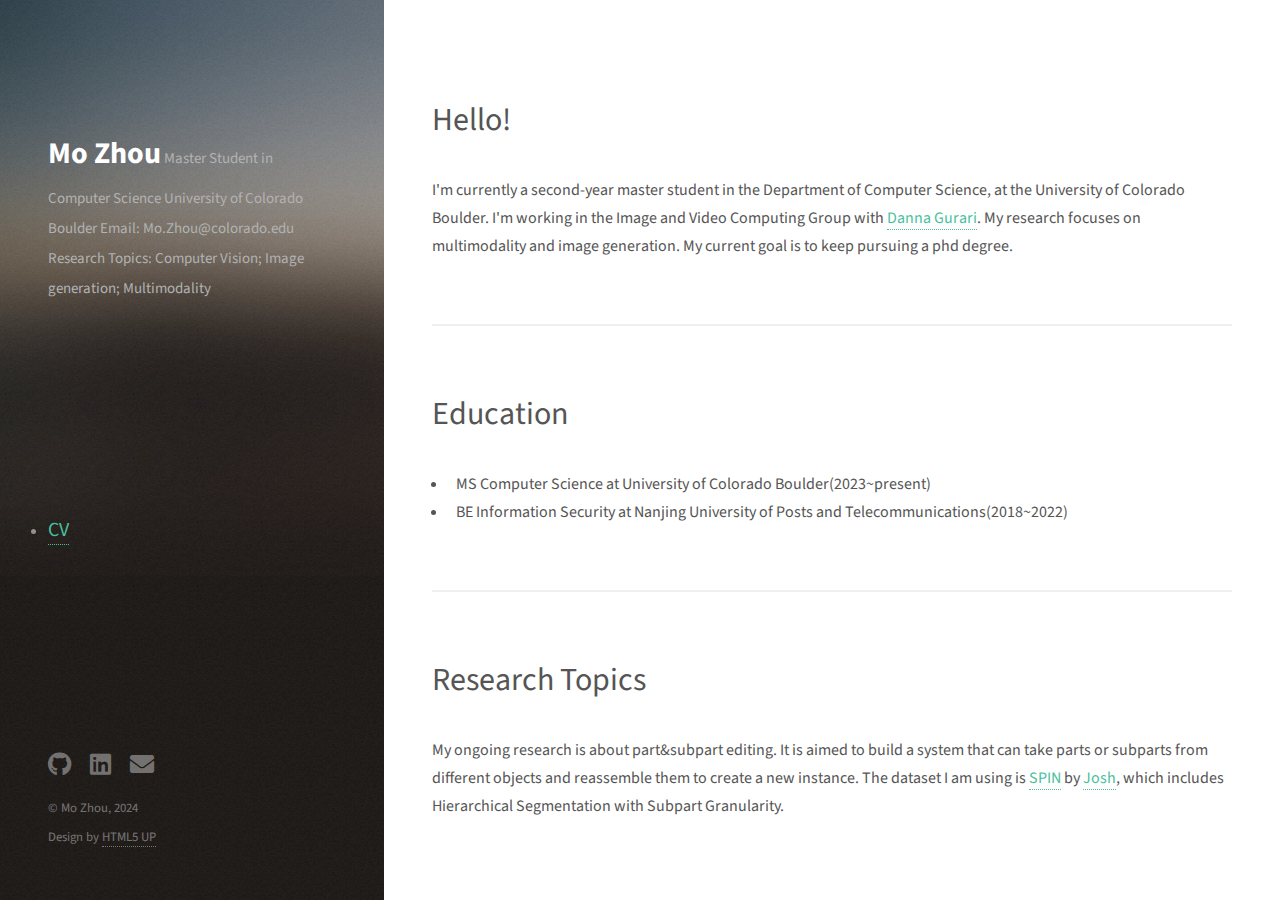
==== index.html @ 3d403e58 "setup" ====
<!DOCTYPE HTML>
<!--
	Strata by HTML5 UP
	html5up.net | @ajlkn
	Free for personal and commercial use under the CCA 3.0 license (html5up.net/license)
-->
<html>
	<head>
		<title>Max Zhou</title>
		<meta charset="utf-8" />
		<meta name="viewport" content="width=device-width, initial-scale=1, user-scalable=no" />
		<link rel="stylesheet" href="assets/css/main.css" />
	</head>
	<body class="is-preload">

		<!-- Header -->
		 <section id="header">
			<header>
				<div class="inner">
					<a href="#" class="image avatar"><img src="images/avatar.HEIC" alt="" /></a>
					<h1>
					<p style="line-height: 2; font-size: 15px;">
					<span style="font-size: 30px; font-weight: bold; color: #ffffff">Mo Zhou</span><br />
					Master Student in Computer Science<br />
					University of Colorado Boulder<br />
					Email: Mo.Zhou@colorado.edu<br />
					Research Topics: Computer Vision; Image generation; Multimodality<br />
					</p>	
				</h1>
				</div>
			</header>
			<nav id="nav">
				<li><a style="font-size: 20px;" href="my_resume.pdf">CV</a></li>
			</nav>
		</section>

		<!-- Main -->
			<div id="main">

				<!-- One -->
					<section id="one">
						<header class="major">
							<h2>Hello!</h2>
						</header>
						<p> I'm currently a second-year master student in the Department of Computer Science, at the University of Colorado Boulder.
							I'm working in the Image and Video Computing Group with <a href="https://dannagurari.colorado.edu"> Danna Gurari</a>.
							My research focuses on multimodality and image generation.
							My current goal is to keep pursuing a phd degree.
						</p>
						<!-- <ul class="actions">
							<li><a href="#" class="button">Learn More</a></li>
						</ul> -->
					</section>

					<section id="education">
						<header class="major">
							<h2>Education</h2>
						</header>
						<p> 
							<ul>
								<li>MS Computer Science at University of Colorado Boulder(2023~present)</li>
								<li>BE Information Security at Nanjing University of Posts and Telecommunications(2018~2022)</li>
							</ul>
						</p>

					</section>

					<section id="research experience">
						<header class="major">
							<h2>Research Topics</h2>
						</header>
						<p> My ongoing research is about part&subpart editing. It is aimed to build a system that can take parts or subparts from
							 different objects and reassemble them to create a new instance. The dataset I am using is <a href="https://arxiv.org/abs/2407.09686">SPIN</a> by <a href="https://joshmyersdean.github.io/index.html#">Josh</a>, 
							 which includes Hierarchical Segmentation with Subpart Granularity.
						</p>
					</section>

					<!-- <section id="CV">
						<header class="major">
							<h2>CV</h2>
						</header>
						<div class="container">
							<div class="row">
							<iframe src="my_resume.pdf" width="100%" height="500" title="Mo Zhou CV" aria-label="Mo Zhou CV"></iframe>
						</div>
					</section> -->


				<!-- Two -->
					<!-- <section id="two">
						<h2>Recent Work</h2>
						<div class="row">
							<article class="col-6 col-12-xsmall work-item">
								<a href="images/fulls/01.jpg" class="image fit thumb"><img src="images/thumbs/01.jpg" alt="" /></a>
								<h3>Magna sed consequat tempus</h3>
								<p>Lorem ipsum dolor sit amet nisl sed nullam feugiat.</p>
							</article>
							<article class="col-6 col-12-xsmall work-item">
								<a href="images/fulls/02.jpg" class="image fit thumb"><img src="images/thumbs/02.jpg" alt="" /></a>
								<h3>Ultricies lacinia interdum</h3>
								<p>Lorem ipsum dolor sit amet nisl sed nullam feugiat.</p>
							</article>
							<article class="col-6 col-12-xsmall work-item">
								<a href="images/fulls/03.jpg" class="image fit thumb"><img src="images/thumbs/03.jpg" alt="" /></a>
								<h3>Tortor metus commodo</h3>
								<p>Lorem ipsum dolor sit amet nisl sed nullam feugiat.</p>
							</article>
							<article class="col-6 col-12-xsmall work-item">
								<a href="images/fulls/04.jpg" class="image fit thumb"><img src="images/thumbs/04.jpg" alt="" /></a>
								<h3>Quam neque phasellus</h3>
								<p>Lorem ipsum dolor sit amet nisl sed nullam feugiat.</p>
							</article>
							<article class="col-6 col-12-xsmall work-item">
								<a href="images/fulls/05.jpg" class="image fit thumb"><img src="images/thumbs/05.jpg" alt="" /></a>
								<h3>Nunc enim commodo aliquet</h3>
								<p>Lorem ipsum dolor sit amet nisl sed nullam feugiat.</p>
							</article>
							<article class="col-6 col-12-xsmall work-item">
								<a href="images/fulls/06.jpg" class="image fit thumb"><img src="images/thumbs/06.jpg" alt="" /></a>
								<h3>Risus ornare lacinia</h3>
								<p>Lorem ipsum dolor sit amet nisl sed nullam feugiat.</p>
							</article>
						</div>
						<ul class="actions">
							<li><a href="#" class="button">Full Portfolio</a></li>
						</ul>
					</section> -->

				<!-- Three -->
					<!-- <section id="three">
						<h2>Get In Touch</h2>
						<p>Accumsan pellentesque commodo blandit enim arcu non at amet id arcu magna. Accumsan orci faucibus id eu lorem semper nunc nisi lorem vulputate lorem neque lorem ipsum dolor.</p>
						<div class="row">
							<div class="col-8 col-12-small">
								<form method="post" action="#">
									<div class="row gtr-uniform gtr-50">
										<div class="col-6 col-12-xsmall"><input type="text" name="name" id="name" placeholder="Name" /></div>
										<div class="col-6 col-12-xsmall"><input type="email" name="email" id="email" placeholder="Email" /></div>
										<div class="col-12"><textarea name="message" id="message" placeholder="Message" rows="4"></textarea></div>
									</div>
								</form>
								<ul class="actions">
									<li><input type="submit" value="Send Message" /></li>
								</ul>
							</div>
							<div class="col-4 col-12-small">
								<ul class="labeled-icons">
									<li>
										<h3 class="icon solid fa-home"><span class="label">Address</span></h3>
										1234 Somewhere Rd.<br />
										Nashville, TN 00000<br />
										United States
									</li>
									<li>
										<h3 class="icon solid fa-mobile-alt"><span class="label">Phone</span></h3>
										000-000-0000
									</li>
									<li>
										<h3 class="icon solid fa-envelope"><span class="label">Email</span></h3>
										<a href="#">hello@untitled.tld</a>
									</li>
								</ul>
							</div>
						</div>
					</section> -->

				<!-- Four -->
				
					<!-- <section id="four">
						<h2>Elements</h2>

						<section>
							<h4>Text</h4>
							<p>This is <b>bold</b> and this is <strong>strong</strong>. This is <i>italic</i> and this is <em>emphasized</em>.
							This is <sup>superscript</sup> text and this is <sub>subscript</sub> text.
							This is <u>underlined</u> and this is code: <code>for (;;) { ... }</code>. Finally, <a href="#">this is a link</a>.</p>
							<hr />
							<header>
								<h4>Heading with a Subtitle</h4>
								<p>Lorem ipsum dolor sit amet nullam id egestas urna aliquam</p>
							</header>
							<p>Nunc lacinia ante nunc ac lobortis. Interdum adipiscing gravida odio porttitor sem non mi integer non faucibus ornare mi ut ante amet placerat aliquet. Volutpat eu sed ante lacinia sapien lorem accumsan varius montes viverra nibh in adipiscing blandit tempus accumsan.</p>
							<header>
								<h5>Heading with a Subtitle</h5>
								<p>Lorem ipsum dolor sit amet nullam id egestas urna aliquam</p>
							</header>
							<p>Nunc lacinia ante nunc ac lobortis. Interdum adipiscing gravida odio porttitor sem non mi integer non faucibus ornare mi ut ante amet placerat aliquet. Volutpat eu sed ante lacinia sapien lorem accumsan varius montes viverra nibh in adipiscing blandit tempus accumsan.</p>
							<hr />
							<h2>Heading Level 2</h2>
							<h3>Heading Level 3</h3>
							<h4>Heading Level 4</h4>
							<h5>Heading Level 5</h5>
							<h6>Heading Level 6</h6>
							<hr />
							<h5>Blockquote</h5>
							<blockquote>Fringilla nisl. Donec accumsan interdum nisi, quis tincidunt felis sagittis eget tempus euismod. Vestibulum ante ipsum primis in faucibus vestibulum. Blandit adipiscing eu felis iaculis volutpat ac adipiscing accumsan faucibus. Vestibulum ante ipsum primis in faucibus lorem ipsum dolor sit amet nullam adipiscing eu felis.</blockquote>
							<h5>Preformatted</h5>
							<pre><code>i = 0;

while (!deck.isInOrder()) {
print 'Iteration ' + i;
deck.shuffle();
i++;
}

print 'It took ' + i + ' iterations to sort the deck.';</code></pre>
						</section>

						<section>
							<h4>Lists</h4>
							<div class="row">
								<div class="col-6 col-12-xsmall">
									<h5>Unordered</h5>
									<ul>
										<li>Dolor pulvinar etiam magna etiam.</li>
										<li>Sagittis adipiscing lorem eleifend.</li>
										<li>Felis enim feugiat dolore viverra.</li>
									</ul>
									<h5>Alternate</h5>
									<ul class="alt">
										<li>Dolor pulvinar etiam magna etiam.</li>
										<li>Sagittis adipiscing lorem eleifend.</li>
										<li>Felis enim feugiat dolore viverra.</li>
									</ul>
								</div>
								<div class="col-6 col-12-xsmall">
									<h5>Ordered</h5>
									<ol>
										<li>Dolor pulvinar etiam magna etiam.</li>
										<li>Etiam vel felis at lorem sed viverra.</li>
										<li>Felis enim feugiat dolore viverra.</li>
										<li>Dolor pulvinar etiam magna etiam.</li>
										<li>Etiam vel felis at lorem sed viverra.</li>
										<li>Felis enim feugiat dolore viverra.</li>
									</ol>
									<h5>Icons</h5>
									<ul class="icons">
										<li><a href="#" class="icon brands fa-twitter"><span class="label">Twitter</span></a></li>
										<li><a href="#" class="icon brands fa-facebook-f"><span class="label">Facebook</span></a></li>
										<li><a href="#" class="icon brands fa-instagram"><span class="label">Instagram</span></a></li>
										<li><a href="#" class="icon brands fa-github"><span class="label">Github</span></a></li>
										<li><a href="#" class="icon brands fa-dribbble"><span class="label">Dribbble</span></a></li>
										<li><a href="#" class="icon brands fa-tumblr"><span class="label">Tumblr</span></a></li>
									</ul>
								</div>
							</div>
							<h5>Actions</h5>
							<ul class="actions">
								<li><a href="#" class="button primary">Default</a></li>
								<li><a href="#" class="button">Default</a></li>
							</ul>
							<ul class="actions small">
								<li><a href="#" class="button primary small">Small</a></li>
								<li><a href="#" class="button small">Small</a></li>
							</ul>
							<div class="row">
								<div class="col-6 col-12-small">
									<ul class="actions stacked">
										<li><a href="#" class="button primary">Default</a></li>
										<li><a href="#" class="button">Default</a></li>
									</ul>
								</div>
								<div class="col-6 col-12-small">
									<ul class="actions stacked">
										<li><a href="#" class="button primary small">Small</a></li>
										<li><a href="#" class="button small">Small</a></li>
									</ul>
								</div>
								<div class="col-6 col-12-small">
									<ul class="actions stacked">
										<li><a href="#" class="button primary fit">Default</a></li>
										<li><a href="#" class="button fit">Default</a></li>
									</ul>
								</div>
								<div class="col-6 col-12-small">
									<ul class="actions stacked">
										<li><a href="#" class="button primary small fit">Small</a></li>
										<li><a href="#" class="button small fit">Small</a></li>
									</ul>
								</div>
							</div>
						</section>

						<section>
							<h4>Table</h4>
							<h5>Default</h5>
							<div class="table-wrapper">
								<table>
									<thead>
										<tr>
											<th>Name</th>
											<th>Description</th>
											<th>Price</th>
										</tr>
									</thead>
									<tbody>
										<tr>
											<td>Item One</td>
											<td>Ante turpis integer aliquet porttitor.</td>
											<td>29.99</td>
										</tr>
										<tr>
											<td>Item Two</td>
											<td>Vis ac commodo adipiscing arcu aliquet.</td>
											<td>19.99</td>
										</tr>
										<tr>
											<td>Item Three</td>
											<td> Morbi faucibus arcu accumsan lorem.</td>
											<td>29.99</td>
										</tr>
										<tr>
											<td>Item Four</td>
											<td>Vitae integer tempus condimentum.</td>
											<td>19.99</td>
										</tr>
										<tr>
											<td>Item Five</td>
											<td>Ante turpis integer aliquet porttitor.</td>
											<td>29.99</td>
										</tr>
									</tbody>
									<tfoot>
										<tr>
											<td colspan="2"></td>
											<td>100.00</td>
										</tr>
									</tfoot>
								</table>
							</div>

							<h5>Alternate</h5>
							<div class="table-wrapper">
								<table class="alt">
									<thead>
										<tr>
											<th>Name</th>
											<th>Description</th>
											<th>Price</th>
										</tr>
									</thead>
									<tbody>
										<tr>
											<td>Item One</td>
											<td>Ante turpis integer aliquet porttitor.</td>
											<td>29.99</td>
										</tr>
										<tr>
											<td>Item Two</td>
											<td>Vis ac commodo adipiscing arcu aliquet.</td>
											<td>19.99</td>
										</tr>
										<tr>
											<td>Item Three</td>
											<td> Morbi faucibus arcu accumsan lorem.</td>
											<td>29.99</td>
										</tr>
										<tr>
											<td>Item Four</td>
											<td>Vitae integer tempus condimentum.</td>
											<td>19.99</td>
										</tr>
										<tr>
											<td>Item Five</td>
											<td>Ante turpis integer aliquet porttitor.</td>
											<td>29.99</td>
										</tr>
									</tbody>
									<tfoot>
										<tr>
											<td colspan="2"></td>
											<td>100.00</td>
										</tr>
									</tfoot>
								</table>
							</div>
						</section>

						<section>
							<h4>Buttons</h4>
							<ul class="actions">
								<li><a href="#" class="button primary">Primary</a></li>
								<li><a href="#" class="button">Default</a></li>
							</ul>
							<ul class="actions">
								<li><a href="#" class="button large">Large</a></li>
								<li><a href="#" class="button">Default</a></li>
								<li><a href="#" class="button small">Small</a></li>
							</ul>
							<ul class="actions fit">
								<li><a href="#" class="button primary fit">Fit</a></li>
								<li><a href="#" class="button fit">Fit</a></li>
							</ul>
							<ul class="actions fit small">
								<li><a href="#" class="button primary fit small">Fit + Small</a></li>
								<li><a href="#" class="button fit small">Fit + Small</a></li>
							</ul>
							<ul class="actions">
								<li><a href="#" class="button primary icon solid fa-download">Icon</a></li>
								<li><a href="#" class="button icon solid fa-download">Icon</a></li>
							</ul>
							<ul class="actions">
								<li><span class="button primary disabled">Primary</span></li>
								<li><span class="button disabled">Default</span></li>
							</ul>
						</section>

						<section>
							<h4>Form</h4>
							<form method="post" action="#">
								<div class="row gtr-uniform gtr-50">
									<div class="col-6 col-12-xsmall">
										<input type="text" name="demo-name" id="demo-name" value="" placeholder="Name" />
									</div>
									<div class="col-6 col-12-xsmall">
										<input type="email" name="demo-email" id="demo-email" value="" placeholder="Email" />
									</div>
									<div class="col-12">
										<select name="demo-category" id="demo-category">
											<option value="">- Category -</option>
											<option value="1">Manufacturing</option>
											<option value="1">Shipping</option>
											<option value="1">Administration</option>
											<option value="1">Human Resources</option>
										</select>
									</div>
									<div class="col-4 col-12-small">
										<input type="radio" id="demo-priority-low" name="demo-priority" checked>
										<label for="demo-priority-low">Low Priority</label>
									</div>
									<div class="col-4 col-12-small">
										<input type="radio" id="demo-priority-normal" name="demo-priority">
										<label for="demo-priority-normal">Normal Priority</label>
									</div>
									<div class="col-4 col-12-small">
										<input type="radio" id="demo-priority-high" name="demo-priority">
										<label for="demo-priority-high">High Priority</label>
									</div>
									<div class="col-6 col-12-small">
										<input type="checkbox" id="demo-copy" name="demo-copy">
										<label for="demo-copy">Email me a copy of this message</label>
									</div>
									<div class="col-6 col-12-small">
										<input type="checkbox" id="demo-human" name="demo-human" checked>
										<label for="demo-human">I am a human and not a robot</label>
									</div>
									<div class="col-12">
										<textarea name="demo-message" id="demo-message" placeholder="Enter your message" rows="6"></textarea>
									</div>
									<div class="col-12">
										<ul class="actions">
											<li><input type="submit" value="Send Message" class="primary" /></li>
											<li><input type="reset" value="Reset" /></li>
										</ul>
									</div>
								</div>
							</form>
						</section>

						<section>
							<h4>Image</h4>
							<h5>Fit</h5>
							<div class="box alt">
								<div class="row gtr-50 gtr-uniform">
									<div class="col-12"><span class="image fit"><img src="images/fulls/05.jpg" alt="" /></span></div>
									<div class="col-4"><span class="image fit"><img src="images/thumbs/01.jpg" alt="" /></span></div>
									<div class="col-4"><span class="image fit"><img src="images/thumbs/02.jpg" alt="" /></span></div>
									<div class="col-4"><span class="image fit"><img src="images/thumbs/03.jpg" alt="" /></span></div>
									<div class="col-4"><span class="image fit"><img src="images/thumbs/04.jpg" alt="" /></span></div>
									<div class="col-4"><span class="image fit"><img src="images/thumbs/05.jpg" alt="" /></span></div>
									<div class="col-4"><span class="image fit"><img src="images/thumbs/06.jpg" alt="" /></span></div>
									<div class="col-4"><span class="image fit"><img src="images/thumbs/03.jpg" alt="" /></span></div>
									<div class="col-4"><span class="image fit"><img src="images/thumbs/02.jpg" alt="" /></span></div>
									<div class="col-4"><span class="image fit"><img src="images/thumbs/01.jpg" alt="" /></span></div>
								</div>
							</div>
							<h5>Left &amp; Right</h5>
							<p><span class="image left"><img src="images/avatar.jpg" alt="" /></span>Fringilla nisl. Donec accumsan interdum nisi, quis tincidunt felis sagittis eget. tempus euismod. Vestibulum ante ipsum primis in faucibus vestibulum. Blandit adipiscing eu felis iaculis volutpat ac adipiscing accumsan eu faucibus. Integer ac pellentesque praesent tincidunt felis sagittis eget. tempus euismod. Vestibulum ante ipsum primis in faucibus vestibulum. Blandit adipiscing eu felis iaculis volutpat ac adipiscing accumsan eu faucibus. Integer ac pellentesque praesent. Donec accumsan interdum nisi, quis tincidunt felis sagittis eget. tempus euismod. Vestibulum ante ipsum primis in faucibus vestibulum. Blandit adipiscing eu felis iaculis volutpat ac adipiscing accumsan eu faucibus. Integer ac pellentesque praesent tincidunt felis sagittis eget. tempus euismod. Vestibulum ante ipsum primis in faucibus vestibulum. Blandit adipiscing eu felis iaculis volutpat ac adipiscing accumsan eu faucibus. Integer ac pellentesque praesent.</p>
							<p><span class="image right"><img src="images/avatar.jpg" alt="" /></span>Fringilla nisl. Donec accumsan interdum nisi, quis tincidunt felis sagittis eget. tempus euismod. Vestibulum ante ipsum primis in faucibus vestibulum. Blandit adipiscing eu felis iaculis volutpat ac adipiscing accumsan eu faucibus. Integer ac pellentesque praesent tincidunt felis sagittis eget. tempus euismod. Vestibulum ante ipsum primis in faucibus vestibulum. Blandit adipiscing eu felis iaculis volutpat ac adipiscing accumsan eu faucibus. Integer ac pellentesque praesent. Donec accumsan interdum nisi, quis tincidunt felis sagittis eget. tempus euismod. Vestibulum ante ipsum primis in faucibus vestibulum. Blandit adipiscing eu felis iaculis volutpat ac adipiscing accumsan eu faucibus. Integer ac pellentesque praesent tincidunt felis sagittis eget. tempus euismod. Vestibulum ante ipsum primis in faucibus vestibulum. Blandit adipiscing eu felis iaculis volutpat ac adipiscing accumsan eu faucibus. Integer ac pellentesque praesent.</p>
						</section>

					</section>
				

			</div> -->

		<!-- Footer -->
			<footer id="footer">
				<div class="inner">
					<ul class="icons">
						<!-- <li><a href="#" class="icon brands fa-twitter"><span class="label">Twitter</span></a></li> -->
						<li><a href="https://github.com/momoaolig" class="icon brands fa-github"><span class="label">Github</span></a></li>
						<!-- <li><a href="#" class="icon brands fa-dribbble"><span class="label">Dribbble</span></a></li> -->
						<li><a href="https://www.linkedin.com/in/max-mz/" class="icon brands fa-linkedin"><span class="label">Linkedin</span></a></li>
						<li><a href="mailto:Mo.Zhou@colorado.edu" class="icon solid fa-envelope"><span class="label">Email</span></a></li>
					</ul>
					<ul class="copyright">
						<li>&copy; Mo Zhou, 2024</li><li>Design by <a href="http://html5up.net">HTML5 UP</a></li>
					</ul>
				</div>
			</footer>

		<!-- Scripts -->
			<script src="assets/js/jquery.min.js"></script>
			<script src="assets/js/jquery.poptrox.min.js"></script>
			<script src="assets/js/browser.min.js"></script>
			<script src="assets/js/breakpoints.min.js"></script>
			<script src="assets/js/util.js"></script>
			<script src="assets/js/main.js"></script>

	</body>
</html>
---- assets/css/main.css ----
@import url("fontawesome-all.min.css");
@import url("https://fonts.googleapis.com/css?family=Source+Sans+Pro:400,400italic");

/*
	Strata by HTML5 UP
	html5up.net | @ajlkn
	Free for personal and commercial use under the CCA 3.0 license (html5up.net/license)
*/

html, body, div, span, applet, object,
iframe, h1, h2, h3, h4, h5, h6, p, blockquote,
pre, a, abbr, acronym, address, big, cite,
code, del, dfn, em, img, ins, kbd, q, s, samp,
small, strike, strong, sub, sup, tt, var, b,
u, i, center, dl, dt, dd, ol, ul, li, fieldset,
form, label, legend, table, caption, tbody,
tfoot, thead, tr, th, td, article, aside,
canvas, details, embed, figure, figcaption,
footer, header, hgroup, menu, nav, output, ruby,
section, summary, time, mark, audio, video {
	margin: 0;
	padding: 0;
	border: 0;
	font-size: 100%;
	font: inherit;
	vertical-align: baseline;}

article, aside, details, figcaption, figure,
footer, header, hgroup, menu, nav, section {
	display: block;}

body {
	line-height: 1;
}

ol, ul {
	list-style: none;
}

blockquote, q {
	quotes: none;
}

	blockquote:before, blockquote:after, q:before, q:after {
		content: '';
		content: none;
	}

table {
	border-collapse: collapse;
	border-spacing: 0;
}

body {
	-webkit-text-size-adjust: none;
}

mark {
	background-color: transparent;
	color: inherit;
}

input::-moz-focus-inner {
	border: 0;
	padding: 0;
}

input, select, textarea {
	-moz-appearance: none;
	-webkit-appearance: none;
	-ms-appearance: none;
	appearance: none;
}

/* Basic */

	html {
		box-sizing: border-box;
	}

	*, *:before, *:after {
		box-sizing: inherit;
	}

	body {
		background: #fff;
	}

		body.is-preload *, body.is-preload *:before, body.is-preload *:after {
			-moz-animation: none !important;
			-webkit-animation: none !important;
			-ms-animation: none !important;
			animation: none !important;
			-moz-transition: none !important;
			-webkit-transition: none !important;
			-ms-transition: none !important;
			transition: none !important;
		}

	body, input, select, textarea {
		color: #555555;
		font-family: "Source Sans Pro", Helvetica, sans-serif;
		font-size: 16pt;
		font-weight: 400;
		line-height: 1.75em;
	}

	a {
		-moz-transition: color 0.2s ease-in-out, border-color 0.2s ease-in-out;
		-webkit-transition: color 0.2s ease-in-out, border-color 0.2s ease-in-out;
		-ms-transition: color 0.2s ease-in-out, border-color 0.2s ease-in-out;
		transition: color 0.2s ease-in-out, border-color 0.2s ease-in-out;
		border-bottom: dotted 1px;
		color: #49bf9d;
		text-decoration: none;
	}

		a:hover {
			border-bottom-color: transparent;
			color: #49bf9d !important;
			text-decoration: none;
		}

	strong, b {
		color: #787878;
		font-weight: 400;
	}

	em, i {
		font-style: italic;
	}

	p {
		margin: 0 0 2em 0;
	}

	h1, h2, h3, h4, h5, h6 {
		color: #555555;
		font-weight: 400;
		line-height: 1em;
		margin: 0 0 1em 0;
	}

		h1 a, h2 a, h3 a, h4 a, h5 a, h6 a {
			color: inherit;
			text-decoration: none;
		}

	h1 {
		font-size: 2em;
		line-height: 1.5em;
	}

	h2 {
		font-size: 1.5em;
		line-height: 1.5em;
	}

	h3 {
		font-size: 1.25em;
		line-height: 1.5em;
	}

	h4 {
		font-size: 1.1em;
		line-height: 1.5em;
	}

	h5 {
		font-size: 0.9em;
		line-height: 1.5em;
	}

	h6 {
		font-size: 0.7em;
		line-height: 1.5em;
	}

	sub {
		font-size: 0.8em;
		position: relative;
		top: 0.5em;
	}

	sup {
		font-size: 0.8em;
		position: relative;
		top: -0.5em;
	}

	hr {
		border: 0;
		border-bottom: solid 2px #efefef;
		margin: 2em 0;
	}

		hr.major {
			margin: 3em 0;
		}

	blockquote {
		border-left: solid 6px #efefef;
		font-style: italic;
		margin: 0 0 2em 0;
		padding: 0.5em 0 0.5em 1.5em;
	}

	code {
		background: #f7f7f7;
		border-radius: 0.35em;
		border: solid 2px #efefef;
		font-family: "Courier New", monospace;
		font-size: 0.9em;
		margin: 0 0.25em;
		padding: 0.25em 0.65em;
	}

	pre {
		-webkit-overflow-scrolling: touch;
		font-family: "Courier New", monospace;
		font-size: 0.9em;
		margin: 0 0 2em 0;
	}

		pre code {
			display: block;
			line-height: 1.75em;
			padding: 1em 1.5em;
			overflow-x: auto;
		}

	.align-left {
		text-align: left;
	}

	.align-center {
		text-align: center;
	}

	.align-right {
		text-align: right;
	}

/* Container */

	.container {
		margin: 0 auto;
		max-width: calc(100% - 4em);
		width: 100%;
	}

		.container.xsmall {
			width: 25%;
		}

		.container.small {
			width: 50%;
		}

		.container.medium {
			width: 75%;
		}

		.container.large {
			width: 125%;
		}

		.container.xlarge {
			width: 150%;
		}

		.container.max {
			width: 100%;
		}

		@media screen and (max-width: 980px) {

			.container {
				width: 100% !important;
				max-width: 100% !important;
			}

		}

		@media screen and (max-width: 480px) {

			.container {
				max-width: calc(100% - 3em);
			}

		}

/* Row */

	.row {
		display: flex;
		flex-wrap: wrap;
		box-sizing: border-box;
		align-items: stretch;
	}

		.row > * {
			box-sizing: border-box;
		}

		.row.gtr-uniform > * > :last-child {
			margin-bottom: 0;
		}

		.row.aln-left {
			justify-content: flex-start;
		}

		.row.aln-center {
			justify-content: center;
		}

		.row.aln-right {
			justify-content: flex-end;
		}

		.row.aln-top {
			align-items: flex-start;
		}

		.row.aln-middle {
			align-items: center;
		}

		.row.aln-bottom {
			align-items: flex-end;
		}

		.row > .imp {
			order: -1;
		}

		.row > .col-1 {
			width: 8.33333%;
		}

		.row > .off-1 {
			margin-left: 8.33333%;
		}

		.row > .col-2 {
			width: 16.66667%;
		}

		.row > .off-2 {
			margin-left: 16.66667%;
		}

		.row > .col-3 {
			width: 25%;
		}

		.row > .off-3 {
			margin-left: 25%;
		}

		.row > .col-4 {
			width: 33.33333%;
		}

		.row > .off-4 {
			margin-left: 33.33333%;
		}

		.row > .col-5 {
			width: 41.66667%;
		}

		.row > .off-5 {
			margin-left: 41.66667%;
		}

		.row > .col-6 {
			width: 50%;
		}

		.row > .off-6 {
			margin-left: 50%;
		}

		.row > .col-7 {
			width: 58.33333%;
		}

		.row > .off-7 {
			margin-left: 58.33333%;
		}

		.row > .col-8 {
			width: 66.66667%;
		}

		.row > .off-8 {
			margin-left: 66.66667%;
		}

		.row > .col-9 {
			width: 75%;
		}

		.row > .off-9 {
			margin-left: 75%;
		}

		.row > .col-10 {
			width: 83.33333%;
		}

		.row > .off-10 {
			margin-left: 83.33333%;
		}

		.row > .col-11 {
			width: 91.66667%;
		}

		.row > .off-11 {
			margin-left: 91.66667%;
		}

		.row > .col-12 {
			width: 100%;
		}

		.row > .off-12 {
			margin-left: 100%;
		}

		.row.gtr-0 {
			margin-top: 0;
			margin-left: 0em;
		}

			.row.gtr-0 > * {
				padding: 0 0 0 0em;
			}

			.row.gtr-0.gtr-uniform {
				margin-top: 0em;
			}

				.row.gtr-0.gtr-uniform > * {
					padding-top: 0em;
				}

		.row.gtr-25 {
			margin-top: 0;
			margin-left: -0.625em;
		}

			.row.gtr-25 > * {
				padding: 0 0 0 0.625em;
			}

			.row.gtr-25.gtr-uniform {
				margin-top: -0.625em;
			}

				.row.gtr-25.gtr-uniform > * {
					padding-top: 0.625em;
				}

		.row.gtr-50 {
			margin-top: 0;
			margin-left: -1.25em;
		}

			.row.gtr-50 > * {
				padding: 0 0 0 1.25em;
			}

			.row.gtr-50.gtr-uniform {
				margin-top: -1.25em;
			}

				.row.gtr-50.gtr-uniform > * {
					padding-top: 1.25em;
				}

		.row {
			margin-top: 0;
			margin-left: -2.5em;
		}

			.row > * {
				padding: 0 0 0 2.5em;
			}

			.row.gtr-uniform {
				margin-top: -2.5em;
			}

				.row.gtr-uniform > * {
					padding-top: 2.5em;
				}

		.row.gtr-150 {
			margin-top: 0;
			margin-left: -3.75em;
		}

			.row.gtr-150 > * {
				padding: 0 0 0 3.75em;
			}

			.row.gtr-150.gtr-uniform {
				margin-top: -3.75em;
			}

				.row.gtr-150.gtr-uniform > * {
					padding-top: 3.75em;
				}

		.row.gtr-200 {
			margin-top: 0;
			margin-left: -5em;
		}

			.row.gtr-200 > * {
				padding: 0 0 0 5em;
			}

			.row.gtr-200.gtr-uniform {
				margin-top: -5em;
			}

				.row.gtr-200.gtr-uniform > * {
					padding-top: 5em;
				}

		@media screen and (max-width: 1800px) {

			.row {
				display: flex;
				flex-wrap: wrap;
				box-sizing: border-box;
				align-items: stretch;
			}

				.row > * {
					box-sizing: border-box;
				}

				.row.gtr-uniform > * > :last-child {
					margin-bottom: 0;
				}

				.row.aln-left {
					justify-content: flex-start;
				}

				.row.aln-center {
					justify-content: center;
				}

				.row.aln-right {
					justify-content: flex-end;
				}

				.row.aln-top {
					align-items: flex-start;
				}

				.row.aln-middle {
					align-items: center;
				}

				.row.aln-bottom {
					align-items: flex-end;
				}

				.row > .imp-xlarge {
					order: -1;
				}

				.row > .col-1-xlarge {
					width: 8.33333%;
				}

				.row > .off-1-xlarge {
					margin-left: 8.33333%;
				}

				.row > .col-2-xlarge {
					width: 16.66667%;
				}

				.row > .off-2-xlarge {
					margin-left: 16.66667%;
				}

				.row > .col-3-xlarge {
					width: 25%;
				}

				.row > .off-3-xlarge {
					margin-left: 25%;
				}

				.row > .col-4-xlarge {
					width: 33.33333%;
				}

				.row > .off-4-xlarge {
					margin-left: 33.33333%;
				}

				.row > .col-5-xlarge {
					width: 41.66667%;
				}

				.row > .off-5-xlarge {
					margin-left: 41.66667%;
				}

				.row > .col-6-xlarge {
					width: 50%;
				}

				.row > .off-6-xlarge {
					margin-left: 50%;
				}

				.row > .col-7-xlarge {
					width: 58.33333%;
				}

				.row > .off-7-xlarge {
					margin-left: 58.33333%;
				}

				.row > .col-8-xlarge {
					width: 66.66667%;
				}

				.row > .off-8-xlarge {
					margin-left: 66.66667%;
				}

				.row > .col-9-xlarge {
					width: 75%;
				}

				.row > .off-9-xlarge {
					margin-left: 75%;
				}

				.row > .col-10-xlarge {
					width: 83.33333%;
				}

				.row > .off-10-xlarge {
					margin-left: 83.33333%;
				}

				.row > .col-11-xlarge {
					width: 91.66667%;
				}

				.row > .off-11-xlarge {
					margin-left: 91.66667%;
				}

				.row > .col-12-xlarge {
					width: 100%;
				}

				.row > .off-12-xlarge {
					margin-left: 100%;
				}

				.row.gtr-0 {
					margin-top: 0;
					margin-left: 0em;
				}

					.row.gtr-0 > * {
						padding: 0 0 0 0em;
					}

					.row.gtr-0.gtr-uniform {
						margin-top: 0em;
					}

						.row.gtr-0.gtr-uniform > * {
							padding-top: 0em;
						}

				.row.gtr-25 {
					margin-top: 0;
					margin-left: -0.625em;
				}

					.row.gtr-25 > * {
						padding: 0 0 0 0.625em;
					}

					.row.gtr-25.gtr-uniform {
						margin-top: -0.625em;
					}

						.row.gtr-25.gtr-uniform > * {
							padding-top: 0.625em;
						}

				.row.gtr-50 {
					margin-top: 0;
					margin-left: -1.25em;
				}

					.row.gtr-50 > * {
						padding: 0 0 0 1.25em;
					}

					.row.gtr-50.gtr-uniform {
						margin-top: -1.25em;
					}

						.row.gtr-50.gtr-uniform > * {
							padding-top: 1.25em;
						}

				.row {
					margin-top: 0;
					margin-left: -2.5em;
				}

					.row > * {
						padding: 0 0 0 2.5em;
					}

					.row.gtr-uniform {
						margin-top: -2.5em;
					}

						.row.gtr-uniform > * {
							padding-top: 2.5em;
						}

				.row.gtr-150 {
					margin-top: 0;
					margin-left: -3.75em;
				}

					.row.gtr-150 > * {
						padding: 0 0 0 3.75em;
					}

					.row.gtr-150.gtr-uniform {
						margin-top: -3.75em;
					}

						.row.gtr-150.gtr-uniform > * {
							padding-top: 3.75em;
						}

				.row.gtr-200 {
					margin-top: 0;
					margin-left: -5em;
				}

					.row.gtr-200 > * {
						padding: 0 0 0 5em;
					}

					.row.gtr-200.gtr-uniform {
						margin-top: -5em;
					}

						.row.gtr-200.gtr-uniform > * {
							padding-top: 5em;
						}

		}

		@media screen and (max-width: 1280px) {

			.row {
				display: flex;
				flex-wrap: wrap;
				box-sizing: border-box;
				align-items: stretch;
			}

				.row > * {
					box-sizing: border-box;
				}

				.row.gtr-uniform > * > :last-child {
					margin-bottom: 0;
				}

				.row.aln-left {
					justify-content: flex-start;
				}

				.row.aln-center {
					justify-content: center;
				}

				.row.aln-right {
					justify-content: flex-end;
				}

				.row.aln-top {
					align-items: flex-start;
				}

				.row.aln-middle {
					align-items: center;
				}

				.row.aln-bottom {
					align-items: flex-end;
				}

				.row > .imp-large {
					order: -1;
				}

				.row > .col-1-large {
					width: 8.33333%;
				}

				.row > .off-1-large {
					margin-left: 8.33333%;
				}

				.row > .col-2-large {
					width: 16.66667%;
				}

				.row > .off-2-large {
					margin-left: 16.66667%;
				}

				.row > .col-3-large {
					width: 25%;
				}

				.row > .off-3-large {
					margin-left: 25%;
				}

				.row > .col-4-large {
					width: 33.33333%;
				}

				.row > .off-4-large {
					margin-left: 33.33333%;
				}

				.row > .col-5-large {
					width: 41.66667%;
				}

				.row > .off-5-large {
					margin-left: 41.66667%;
				}

				.row > .col-6-large {
					width: 50%;
				}

				.row > .off-6-large {
					margin-left: 50%;
				}

				.row > .col-7-large {
					width: 58.33333%;
				}

				.row > .off-7-large {
					margin-left: 58.33333%;
				}

				.row > .col-8-large {
					width: 66.66667%;
				}

				.row > .off-8-large {
					margin-left: 66.66667%;
				}

				.row > .col-9-large {
					width: 75%;
				}

				.row > .off-9-large {
					margin-left: 75%;
				}

				.row > .col-10-large {
					width: 83.33333%;
				}

				.row > .off-10-large {
					margin-left: 83.33333%;
				}

				.row > .col-11-large {
					width: 91.66667%;
				}

				.row > .off-11-large {
					margin-left: 91.66667%;
				}

				.row > .col-12-large {
					width: 100%;
				}

				.row > .off-12-large {
					margin-left: 100%;
				}

				.row.gtr-0 {
					margin-top: 0;
					margin-left: 0em;
				}

					.row.gtr-0 > * {
						padding: 0 0 0 0em;
					}

					.row.gtr-0.gtr-uniform {
						margin-top: 0em;
					}

						.row.gtr-0.gtr-uniform > * {
							padding-top: 0em;
						}

				.row.gtr-25 {
					margin-top: 0;
					margin-left: -0.5em;
				}

					.row.gtr-25 > * {
						padding: 0 0 0 0.5em;
					}

					.row.gtr-25.gtr-uniform {
						margin-top: -0.5em;
					}

						.row.gtr-25.gtr-uniform > * {
							padding-top: 0.5em;
						}

				.row.gtr-50 {
					margin-top: 0;
					margin-left: -1em;
				}

					.row.gtr-50 > * {
						padding: 0 0 0 1em;
					}

					.row.gtr-50.gtr-uniform {
						margin-top: -1em;
					}

						.row.gtr-50.gtr-uniform > * {
							padding-top: 1em;
						}

				.row {
					margin-top: 0;
					margin-left: -2em;
				}

					.row > * {
						padding: 0 0 0 2em;
					}

					.row.gtr-uniform {
						margin-top: -2em;
					}

						.row.gtr-uniform > * {
							padding-top: 2em;
						}

				.row.gtr-150 {
					margin-top: 0;
					margin-left: -3em;
				}

					.row.gtr-150 > * {
						padding: 0 0 0 3em;
					}

					.row.gtr-150.gtr-uniform {
						margin-top: -3em;
					}

						.row.gtr-150.gtr-uniform > * {
							padding-top: 3em;
						}

				.row.gtr-200 {
					margin-top: 0;
					margin-left: -4em;
				}

					.row.gtr-200 > * {
						padding: 0 0 0 4em;
					}

					.row.gtr-200.gtr-uniform {
						margin-top: -4em;
					}

						.row.gtr-200.gtr-uniform > * {
							padding-top: 4em;
						}

		}

		@media screen and (max-width: 980px) {

			.row {
				display: flex;
				flex-wrap: wrap;
				box-sizing: border-box;
				align-items: stretch;
			}

				.row > * {
					box-sizing: border-box;
				}

				.row.gtr-uniform > * > :last-child {
					margin-bottom: 0;
				}

				.row.aln-left {
					justify-content: flex-start;
				}

				.row.aln-center {
					justify-content: center;
				}

				.row.aln-right {
					justify-content: flex-end;
				}

				.row.aln-top {
					align-items: flex-start;
				}

				.row.aln-middle {
					align-items: center;
				}

				.row.aln-bottom {
					align-items: flex-end;
				}

				.row > .imp-medium {
					order: -1;
				}

				.row > .col-1-medium {
					width: 8.33333%;
				}

				.row > .off-1-medium {
					margin-left: 8.33333%;
				}

				.row > .col-2-medium {
					width: 16.66667%;
				}

				.row > .off-2-medium {
					margin-left: 16.66667%;
				}

				.row > .col-3-medium {
					width: 25%;
				}

				.row > .off-3-medium {
					margin-left: 25%;
				}

				.row > .col-4-medium {
					width: 33.33333%;
				}

				.row > .off-4-medium {
					margin-left: 33.33333%;
				}

				.row > .col-5-medium {
					width: 41.66667%;
				}

				.row > .off-5-medium {
					margin-left: 41.66667%;
				}

				.row > .col-6-medium {
					width: 50%;
				}

				.row > .off-6-medium {
					margin-left: 50%;
				}

				.row > .col-7-medium {
					width: 58.33333%;
				}

				.row > .off-7-medium {
					margin-left: 58.33333%;
				}

				.row > .col-8-medium {
					width: 66.66667%;
				}

				.row > .off-8-medium {
					margin-left: 66.66667%;
				}

				.row > .col-9-medium {
					width: 75%;
				}

				.row > .off-9-medium {
					margin-left: 75%;
				}

				.row > .col-10-medium {
					width: 83.33333%;
				}

				.row > .off-10-medium {
					margin-left: 83.33333%;
				}

				.row > .col-11-medium {
					width: 91.66667%;
				}

				.row > .off-11-medium {
					margin-left: 91.66667%;
				}

				.row > .col-12-medium {
					width: 100%;
				}

				.row > .off-12-medium {
					margin-left: 100%;
				}

				.row.gtr-0 {
					margin-top: 0;
					margin-left: 0em;
				}

					.row.gtr-0 > * {
						padding: 0 0 0 0em;
					}

					.row.gtr-0.gtr-uniform {
						margin-top: 0em;
					}

						.row.gtr-0.gtr-uniform > * {
							padding-top: 0em;
						}

				.row.gtr-25 {
					margin-top: 0;
					margin-left: -0.5em;
				}

					.row.gtr-25 > * {
						padding: 0 0 0 0.5em;
					}

					.row.gtr-25.gtr-uniform {
						margin-top: -0.5em;
					}

						.row.gtr-25.gtr-uniform > * {
							padding-top: 0.5em;
						}

				.row.gtr-50 {
					margin-top: 0;
					margin-left: -1em;
				}

					.row.gtr-50 > * {
						padding: 0 0 0 1em;
					}

					.row.gtr-50.gtr-uniform {
						margin-top: -1em;
					}

						.row.gtr-50.gtr-uniform > * {
							padding-top: 1em;
						}

				.row {
					margin-top: 0;
					margin-left: -2em;
				}

					.row > * {
						padding: 0 0 0 2em;
					}

					.row.gtr-uniform {
						margin-top: -2em;
					}

						.row.gtr-uniform > * {
							padding-top: 2em;
						}

				.row.gtr-150 {
					margin-top: 0;
					margin-left: -3em;
				}

					.row.gtr-150 > * {
						padding: 0 0 0 3em;
					}

					.row.gtr-150.gtr-uniform {
						margin-top: -3em;
					}

						.row.gtr-150.gtr-uniform > * {
							padding-top: 3em;
						}

				.row.gtr-200 {
					margin-top: 0;
					margin-left: -4em;
				}

					.row.gtr-200 > * {
						padding: 0 0 0 4em;
					}

					.row.gtr-200.gtr-uniform {
						margin-top: -4em;
					}

						.row.gtr-200.gtr-uniform > * {
							padding-top: 4em;
						}

		}

		@media screen and (max-width: 736px) {

			.row {
				display: flex;
				flex-wrap: wrap;
				box-sizing: border-box;
				align-items: stretch;
			}

				.row > * {
					box-sizing: border-box;
				}

				.row.gtr-uniform > * > :last-child {
					margin-bottom: 0;
				}

				.row.aln-left {
					justify-content: flex-start;
				}

				.row.aln-center {
					justify-content: center;
				}

				.row.aln-right {
					justify-content: flex-end;
				}

				.row.aln-top {
					align-items: flex-start;
				}

				.row.aln-middle {
					align-items: center;
				}

				.row.aln-bottom {
					align-items: flex-end;
				}

				.row > .imp-small {
					order: -1;
				}

				.row > .col-1-small {
					width: 8.33333%;
				}

				.row > .off-1-small {
					margin-left: 8.33333%;
				}

				.row > .col-2-small {
					width: 16.66667%;
				}

				.row > .off-2-small {
					margin-left: 16.66667%;
				}

				.row > .col-3-small {
					width: 25%;
				}

				.row > .off-3-small {
					margin-left: 25%;
				}

				.row > .col-4-small {
					width: 33.33333%;
				}

				.row > .off-4-small {
					margin-left: 33.33333%;
				}

				.row > .col-5-small {
					width: 41.66667%;
				}

				.row > .off-5-small {
					margin-left: 41.66667%;
				}

				.row > .col-6-small {
					width: 50%;
				}

				.row > .off-6-small {
					margin-left: 50%;
				}

				.row > .col-7-small {
					width: 58.33333%;
				}

				.row > .off-7-small {
					margin-left: 58.33333%;
				}

				.row > .col-8-small {
					width: 66.66667%;
				}

				.row > .off-8-small {
					margin-left: 66.66667%;
				}

				.row > .col-9-small {
					width: 75%;
				}

				.row > .off-9-small {
					margin-left: 75%;
				}

				.row > .col-10-small {
					width: 83.33333%;
				}

				.row > .off-10-small {
					margin-left: 83.33333%;
				}

				.row > .col-11-small {
					width: 91.66667%;
				}

				.row > .off-11-small {
					margin-left: 91.66667%;
				}

				.row > .col-12-small {
					width: 100%;
				}

				.row > .off-12-small {
					margin-left: 100%;
				}

				.row.gtr-0 {
					margin-top: 0;
					margin-left: 0em;
				}

					.row.gtr-0 > * {
						padding: 0 0 0 0em;
					}

					.row.gtr-0.gtr-uniform {
						margin-top: 0em;
					}

						.row.gtr-0.gtr-uniform > * {
							padding-top: 0em;
						}

				.row.gtr-25 {
					margin-top: 0;
					margin-left: -0.375em;
				}

					.row.gtr-25 > * {
						padding: 0 0 0 0.375em;
					}

					.row.gtr-25.gtr-uniform {
						margin-top: -0.375em;
					}

						.row.gtr-25.gtr-uniform > * {
							padding-top: 0.375em;
						}

				.row.gtr-50 {
					margin-top: 0;
					margin-left: -0.75em;
				}

					.row.gtr-50 > * {
						padding: 0 0 0 0.75em;
					}

					.row.gtr-50.gtr-uniform {
						margin-top: -0.75em;
					}

						.row.gtr-50.gtr-uniform > * {
							padding-top: 0.75em;
						}

				.row {
					margin-top: 0;
					margin-left: -1.5em;
				}

					.row > * {
						padding: 0 0 0 1.5em;
					}

					.row.gtr-uniform {
						margin-top: -1.5em;
					}

						.row.gtr-uniform > * {
							padding-top: 1.5em;
						}

				.row.gtr-150 {
					margin-top: 0;
					margin-left: -2.25em;
				}

					.row.gtr-150 > * {
						padding: 0 0 0 2.25em;
					}

					.row.gtr-150.gtr-uniform {
						margin-top: -2.25em;
					}

						.row.gtr-150.gtr-uniform > * {
							padding-top: 2.25em;
						}

				.row.gtr-200 {
					margin-top: 0;
					margin-left: -3em;
				}

					.row.gtr-200 > * {
						padding: 0 0 0 3em;
					}

					.row.gtr-200.gtr-uniform {
						margin-top: -3em;
					}

						.row.gtr-200.gtr-uniform > * {
							padding-top: 3em;
						}

		}

		@media screen and (max-width: 480px) {

			.row {
				display: flex;
				flex-wrap: wrap;
				box-sizing: border-box;
				align-items: stretch;
			}

				.row > * {
					box-sizing: border-box;
				}

				.row.gtr-uniform > * > :last-child {
					margin-bottom: 0;
				}

				.row.aln-left {
					justify-content: flex-start;
				}

				.row.aln-center {
					justify-content: center;
				}

				.row.aln-right {
					justify-content: flex-end;
				}

				.row.aln-top {
					align-items: flex-start;
				}

				.row.aln-middle {
					align-items: center;
				}

				.row.aln-bottom {
					align-items: flex-end;
				}

				.row > .imp-xsmall {
					order: -1;
				}

				.row > .col-1-xsmall {
					width: 8.33333%;
				}

				.row > .off-1-xsmall {
					margin-left: 8.33333%;
				}

				.row > .col-2-xsmall {
					width: 16.66667%;
				}

				.row > .off-2-xsmall {
					margin-left: 16.66667%;
				}

				.row > .col-3-xsmall {
					width: 25%;
				}

				.row > .off-3-xsmall {
					margin-left: 25%;
				}

				.row > .col-4-xsmall {
					width: 33.33333%;
				}

				.row > .off-4-xsmall {
					margin-left: 33.33333%;
				}

				.row > .col-5-xsmall {
					width: 41.66667%;
				}

				.row > .off-5-xsmall {
					margin-left: 41.66667%;
				}

				.row > .col-6-xsmall {
					width: 50%;
				}

				.row > .off-6-xsmall {
					margin-left: 50%;
				}

				.row > .col-7-xsmall {
					width: 58.33333%;
				}

				.row > .off-7-xsmall {
					margin-left: 58.33333%;
				}

				.row > .col-8-xsmall {
					width: 66.66667%;
				}

				.row > .off-8-xsmall {
					margin-left: 66.66667%;
				}

				.row > .col-9-xsmall {
					width: 75%;
				}

				.row > .off-9-xsmall {
					margin-left: 75%;
				}

				.row > .col-10-xsmall {
					width: 83.33333%;
				}

				.row > .off-10-xsmall {
					margin-left: 83.33333%;
				}

				.row > .col-11-xsmall {
					width: 91.66667%;
				}

				.row > .off-11-xsmall {
					margin-left: 91.66667%;
				}

				.row > .col-12-xsmall {
					width: 100%;
				}

				.row > .off-12-xsmall {
					margin-left: 100%;
				}

				.row.gtr-0 {
					margin-top: 0;
					margin-left: 0em;
				}

					.row.gtr-0 > * {
						padding: 0 0 0 0em;
					}

					.row.gtr-0.gtr-uniform {
						margin-top: 0em;
					}

						.row.gtr-0.gtr-uniform > * {
							padding-top: 0em;
						}

				.row.gtr-25 {
					margin-top: 0;
					margin-left: -0.375em;
				}

					.row.gtr-25 > * {
						padding: 0 0 0 0.375em;
					}

					.row.gtr-25.gtr-uniform {
						margin-top: -0.375em;
					}

						.row.gtr-25.gtr-uniform > * {
							padding-top: 0.375em;
						}

				.row.gtr-50 {
					margin-top: 0;
					margin-left: -0.75em;
				}

					.row.gtr-50 > * {
						padding: 0 0 0 0.75em;
					}

					.row.gtr-50.gtr-uniform {
						margin-top: -0.75em;
					}

						.row.gtr-50.gtr-uniform > * {
							padding-top: 0.75em;
						}

				.row {
					margin-top: 0;
					margin-left: -1.5em;
				}

					.row > * {
						padding: 0 0 0 1.5em;
					}

					.row.gtr-uniform {
						margin-top: -1.5em;
					}

						.row.gtr-uniform > * {
							padding-top: 1.5em;
						}

				.row.gtr-150 {
					margin-top: 0;
					margin-left: -2.25em;
				}

					.row.gtr-150 > * {
						padding: 0 0 0 2.25em;
					}

					.row.gtr-150.gtr-uniform {
						margin-top: -2.25em;
					}

						.row.gtr-150.gtr-uniform > * {
							padding-top: 2.25em;
						}

				.row.gtr-200 {
					margin-top: 0;
					margin-left: -3em;
				}

					.row.gtr-200 > * {
						padding: 0 0 0 3em;
					}

					.row.gtr-200.gtr-uniform {
						margin-top: -3em;
					}

						.row.gtr-200.gtr-uniform > * {
							padding-top: 3em;
						}

		}

/* Section/Article */

	section.special, article.special {
		text-align: center;
	}

	header p {
		color: #b2b2b2;
		position: relative;
		margin: 0 0 1.5em 0;
	}

	header h2 + p {
		font-size: 1.25em;
		margin-top: -1em;
		line-height: 1.5em;
	}

	header h3 + p {
		font-size: 1.1em;
		margin-top: -0.8em;
		line-height: 1.5em;
	}

	header h4 + p,
	header h5 + p,
	header h6 + p {
		font-size: 0.9em;
		margin-top: -0.6em;
		line-height: 1.5em;
	}

	header.major h2 {
		font-size: 2em;
	}

/* Form */

	form {
		margin: 0 0 2em 0;
	}

	label {
		color: #787878;
		display: block;
		font-size: 0.9em;
		font-weight: 400;
		margin: 0 0 1em 0;
	}

	input[type="text"],
	input[type="password"],
	input[type="email"],
	select,
	textarea {
		-moz-appearance: none;
		-webkit-appearance: none;
		-ms-appearance: none;
		appearance: none;
		background: #f7f7f7;
		border-radius: 0.35em;
		border: solid 2px transparent;
		color: inherit;
		display: block;
		outline: 0;
		padding: 0 0.75em;
		text-decoration: none;
		width: 100%;
	}

		input[type="text"]:invalid,
		input[type="password"]:invalid,
		input[type="email"]:invalid,
		select:invalid,
		textarea:invalid {
			box-shadow: none;
		}

		input[type="text"]:focus,
		input[type="password"]:focus,
		input[type="email"]:focus,
		select:focus,
		textarea:focus {
			border-color: #49bf9d;
		}

	select {
		background-image: url("data:image/svg+xml;charset=utf8,%3Csvg xmlns='http://www.w3.org/2000/svg' width='40' height='40' preserveAspectRatio='none' viewBox='0 0 40 40'%3E%3Cpath d='M9.4,12.3l10.4,10.4l10.4-10.4c0.2-0.2,0.5-0.4,0.9-0.4c0.3,0,0.6,0.1,0.9,0.4l3.3,3.3c0.2,0.2,0.4,0.5,0.4,0.9 c0,0.4-0.1,0.6-0.4,0.9L20.7,31.9c-0.2,0.2-0.5,0.4-0.9,0.4c-0.3,0-0.6-0.1-0.9-0.4L4.3,17.3c-0.2-0.2-0.4-0.5-0.4-0.9 c0-0.4,0.1-0.6,0.4-0.9l3.3-3.3c0.2-0.2,0.5-0.4,0.9-0.4S9.1,12.1,9.4,12.3z' fill='%23dfdfdf' /%3E%3C/svg%3E");
		background-size: 1.25rem;
		background-repeat: no-repeat;
		background-position: calc(100% - 1rem) center;
		height: 2.75em;
		padding-right: 2.75em;
		text-overflow: ellipsis;
	}

		select option {
			color: #787878;
			background: #fff;
		}

		select:focus::-ms-value {
			background-color: transparent;
		}

		select::-ms-expand {
			display: none;
		}

	input[type="text"],
	input[type="password"],
	input[type="email"],
	select {
		height: 2.75em;
	}

	textarea {
		padding: 0.75em;
	}

	input[type="checkbox"],
	input[type="radio"] {
		-moz-appearance: none;
		-webkit-appearance: none;
		-ms-appearance: none;
		appearance: none;
		display: block;
		float: left;
		margin-right: -2em;
		opacity: 0;
		width: 1em;
		z-index: -1;
	}

		input[type="checkbox"] + label,
		input[type="radio"] + label {
			text-decoration: none;
			color: #a2a2a2;
			cursor: pointer;
			display: inline-block;
			font-size: 1em;
			font-weight: 400;
			padding-left: 2.4em;
			padding-right: 0.75em;
			position: relative;
		}

			input[type="checkbox"] + label:before,
			input[type="radio"] + label:before {
				-moz-osx-font-smoothing: grayscale;
				-webkit-font-smoothing: antialiased;
				display: inline-block;
				font-style: normal;
				font-variant: normal;
				text-rendering: auto;
				line-height: 1;
				text-transform: none !important;
				font-family: 'Font Awesome 5 Free';
				font-weight: 900;
			}

			input[type="checkbox"] + label:before,
			input[type="radio"] + label:before {
				background: #f7f7f7;
				border-radius: 0.35em;
				border: solid 2px transparent;
				content: '';
				display: inline-block;
				font-size: 0.8em;
				height: 2.0625em;
				left: 0;
				line-height: 1.85625em;
				position: absolute;
				text-align: center;
				top: 0;
				width: 2.0625em;
			}

		input[type="checkbox"]:checked + label:before,
		input[type="radio"]:checked + label:before {
			background: #787878;
			border-color: #787878;
			color: #fff;
			content: '\f00c';
		}

		input[type="checkbox"]:focus + label:before,
		input[type="radio"]:focus + label:before {
			border-color: #49bf9d;
		}

	input[type="checkbox"] + label:before {
		border-radius: 0.35em;
	}

	input[type="radio"] + label:before {
		border-radius: 100%;
	}

	::-webkit-input-placeholder {
		color: #b2b2b2 !important;
		opacity: 1.0;
	}

	:-moz-placeholder {
		color: #b2b2b2 !important;
		opacity: 1.0;
	}

	::-moz-placeholder {
		color: #b2b2b2 !important;
		opacity: 1.0;
	}

	:-ms-input-placeholder {
		color: #b2b2b2 !important;
		opacity: 1.0;
	}

/* Box */

	.box {
		border-radius: 0.35em;
		border: solid 2px #efefef;
		margin-bottom: 2em;
		padding: 1.5em;
	}

		.box > :last-child,
		.box > :last-child > :last-child,
		.box > :last-child > :last-child > :last-child {
			margin-bottom: 0;
		}

		.box.alt {
			border: 0;
			border-radius: 0;
			padding: 0;
		}

/* Icon */

	.icon {
		text-decoration: none;
		border-bottom: none;
		position: relative;
	}

		.icon:before {
			-moz-osx-font-smoothing: grayscale;
			-webkit-font-smoothing: antialiased;
			display: inline-block;
			font-style: normal;
			font-variant: normal;
			text-rendering: auto;
			line-height: 1;
			text-transform: none !important;
			font-family: 'Font Awesome 5 Free';
			font-weight: 400;
		}

		.icon > .label {
			display: none;
		}

		.icon:before {
			line-height: inherit;
		}

		.icon.solid:before {
			font-weight: 900;
		}

		.icon.brands:before {
			font-family: 'Font Awesome 5 Brands';
		}

/* Image */

	.image {
		border-radius: 0.35em;
		border: 0;
		display: inline-block;
		position: relative;
	}

		.image:before {
			-moz-transition: opacity 0.2s ease-in-out;
			-webkit-transition: opacity 0.2s ease-in-out;
			-ms-transition: opacity 0.2s ease-in-out;
			transition: opacity 0.2s ease-in-out;
			background: url("images/overlay.png");
			border-radius: 0.35em;
			content: '';
			display: block;
			height: 100%;
			left: 0;
			opacity: 0.5;
			position: absolute;
			top: 0;
			width: 100%;
		}

		.image.thumb {
			text-align: center;
		}

			.image.thumb:after {
				-moz-transition: opacity 0.2s ease-in-out;
				-webkit-transition: opacity 0.2s ease-in-out;
				-ms-transition: opacity 0.2s ease-in-out;
				transition: opacity 0.2s ease-in-out;
				border-radius: 0.35em;
				border: solid 3px rgba(255, 255, 255, 0.5);
				color: #fff;
				content: 'View';
				display: inline-block;
				font-size: 0.8em;
				font-weight: 400;
				left: 50%;
				line-height: 2.25em;
				margin: -1.25em 0 0 -3em;
				opacity: 0;
				padding: 0 1.5em;
				position: absolute;
				text-align: center;
				text-decoration: none;
				top: 50%;
				white-space: nowrap;
			}

			.image.thumb:hover:after {
				opacity: 1.0;
			}

			.image.thumb:hover:before {
				background: url("images/overlay.png"), url("images/overlay.png");
				opacity: 1.0;
			}

		.image img {
			border-radius: 0.35em;
			display: block;
		}

		.image.left {
			float: left;
			margin: 0 1.5em 1em 0;
			top: 0.25em;
		}

		.image.right {
			float: right;
			margin: 0 0 1em 1.5em;
			top: 0.25em;
		}

		.image.left, .image.right {
			max-width: 40%;
		}

			.image.left img, .image.right img {
				width: 100%;
			}

		.image.fit {
			display: block;
			margin: 0 0 2em 0;
			width: 100%;
		}

			.image.fit img {
				width: 100%;
			}

		.image.avatar {
			border-radius: 100%;
		}

			.image.avatar:before {
				display: none;
			}

			.image.avatar img {
				border-radius: 10%;
				width: 250%;
			}

/* List */

	ol {
		list-style: decimal;
		margin: 0 0 2em 0;
		padding-left: 1.25em;
	}

		ol li {
			padding-left: 0.25em;
		}

	ul {
		list-style: disc;
		margin: 0 0 2em 0;
		padding-left: 1em;
	}

		ul li {
			padding-left: 0.5em;
		}

		ul.alt {
			list-style: none;
			padding-left: 0;
		}

			ul.alt li {
				border-top: solid 2px #efefef;
				padding: 0.5em 0;
			}

				ul.alt li:first-child {
					border-top: 0;
					padding-top: 0;
				}

	dl {
		margin: 0 0 2em 0;
	}

/* Icons */

	ul.icons {
		cursor: default;
		list-style: none;
		padding-left: 0;
	}

		ul.icons li {
			display: inline-block;
			padding: 0 1em 0 0;
		}

			ul.icons li:last-child {
				padding-right: 0;
			}

			ul.icons li .icon:before {
				font-size: 1.5em;
			}

/* Labeled Icons */

	ul.labeled-icons {
		list-style: none;
		padding: 0;
	}

		ul.labeled-icons li {
			line-height: 1.75em;
			margin: 1.5em 0 0 0;
			padding-left: 2.25em;
			position: relative;
		}

			ul.labeled-icons li:first-child {
				margin-top: 0;
			}

			ul.labeled-icons li a {
				color: inherit;
			}

			ul.labeled-icons li h3 {
				color: #b2b2b2;
				left: 0;
				position: absolute;
				text-align: center;
				top: 0;
				width: 1em;
			}

/* Actions */

	ul.actions {
		display: -moz-flex;
		display: -webkit-flex;
		display: -ms-flex;
		display: flex;
		cursor: default;
		list-style: none;
		margin-left: -1em;
		padding-left: 0;
	}

		ul.actions li {
			padding: 0 0 0 1em;
			vertical-align: middle;
		}

		ul.actions.special {
			-moz-justify-content: center;
			-webkit-justify-content: center;
			-ms-justify-content: center;
			justify-content: center;
			width: 100%;
			margin-left: 0;
		}

			ul.actions.special li:first-child {
				padding-left: 0;
			}

		ul.actions.stacked {
			-moz-flex-direction: column;
			-webkit-flex-direction: column;
			-ms-flex-direction: column;
			flex-direction: column;
			margin-left: 0;
		}

			ul.actions.stacked li {
				padding: 1.3em 0 0 0;
			}

				ul.actions.stacked li:first-child {
					padding-top: 0;
				}

		ul.actions.fit {
			width: calc(100% + 1em);
		}

			ul.actions.fit li {
				-moz-flex-grow: 1;
				-webkit-flex-grow: 1;
				-ms-flex-grow: 1;
				flex-grow: 1;
				-moz-flex-shrink: 1;
				-webkit-flex-shrink: 1;
				-ms-flex-shrink: 1;
				flex-shrink: 1;
				width: 100%;
			}

				ul.actions.fit li > * {
					width: 100%;
				}

			ul.actions.fit.stacked {
				width: 100%;
			}

		@media screen and (max-width: 480px) {

			ul.actions:not(.fixed) {
				-moz-flex-direction: column;
				-webkit-flex-direction: column;
				-ms-flex-direction: column;
				flex-direction: column;
				margin-left: 0;
				width: 100% !important;
			}

				ul.actions:not(.fixed) li {
					-moz-flex-grow: 1;
					-webkit-flex-grow: 1;
					-ms-flex-grow: 1;
					flex-grow: 1;
					-moz-flex-shrink: 1;
					-webkit-flex-shrink: 1;
					-ms-flex-shrink: 1;
					flex-shrink: 1;
					padding: 1em 0 0 0;
					text-align: center;
					width: 100%;
				}

					ul.actions:not(.fixed) li > * {
						width: 100%;
					}

					ul.actions:not(.fixed) li:first-child {
						padding-top: 0;
					}

					ul.actions:not(.fixed) li input[type="submit"],
					ul.actions:not(.fixed) li input[type="reset"],
					ul.actions:not(.fixed) li input[type="button"],
					ul.actions:not(.fixed) li button,
					ul.actions:not(.fixed) li .button {
						width: 100%;
					}

						ul.actions:not(.fixed) li input[type="submit"].icon:before,
						ul.actions:not(.fixed) li input[type="reset"].icon:before,
						ul.actions:not(.fixed) li input[type="button"].icon:before,
						ul.actions:not(.fixed) li button.icon:before,
						ul.actions:not(.fixed) li .button.icon:before {
							margin-left: -0.5em;
						}

		}

/* Table */

	.table-wrapper {
		-webkit-overflow-scrolling: touch;
		overflow-x: auto;
	}

	table {
		margin: 0 0 2em 0;
		width: 100%;
	}

		table tbody tr {
			border: solid 1px #efefef;
			border-left: 0;
			border-right: 0;
		}

			table tbody tr:nth-child(2n + 1) {
				background-color: #f7f7f7;
			}

		table td {
			padding: 0.75em 0.75em;
		}

		table th {
			color: #787878;
			font-size: 0.9em;
			font-weight: 400;
			padding: 0 0.75em 0.75em 0.75em;
			text-align: left;
		}

		table thead {
			border-bottom: solid 2px #efefef;
		}

		table tfoot {
			border-top: solid 2px #efefef;
		}

		table.alt {
			border-collapse: separate;
		}

			table.alt tbody tr td {
				border: solid 2px #efefef;
				border-left-width: 0;
				border-top-width: 0;
			}

				table.alt tbody tr td:first-child {
					border-left-width: 2px;
				}

			table.alt tbody tr:first-child td {
				border-top-width: 2px;
			}

			table.alt thead {
				border-bottom: 0;
			}

			table.alt tfoot {
				border-top: 0;
			}

/* Button */

	input[type="submit"],
	input[type="reset"],
	input[type="button"],
	.button {
		-moz-appearance: none;
		-webkit-appearance: none;
		-ms-appearance: none;
		appearance: none;
		-moz-transition: background-color 0.2s ease-in-out, color 0.2s ease-in-out, border-color 0.2s ease-in-out;
		-webkit-transition: background-color 0.2s ease-in-out, color 0.2s ease-in-out, border-color 0.2s ease-in-out;
		-ms-transition: background-color 0.2s ease-in-out, color 0.2s ease-in-out, border-color 0.2s ease-in-out;
		transition: background-color 0.2s ease-in-out, color 0.2s ease-in-out, border-color 0.2s ease-in-out;
		background-color: transparent;
		border-radius: 0.35em;
		border: solid 3px #efefef;
		color: #787878 !important;
		cursor: pointer;
		display: inline-block;
		font-weight: 400;
		height: 3.15em;
		height: calc(2.75em + 6px);
		line-height: 2.75em;
		min-width: 10em;
		padding: 0 1.5em;
		text-align: center;
		text-decoration: none;
		white-space: nowrap;
	}

		input[type="submit"]:hover,
		input[type="reset"]:hover,
		input[type="button"]:hover,
		.button:hover {
			border-color: #49bf9d;
			color: #49bf9d !important;
		}

		input[type="submit"]:active,
		input[type="reset"]:active,
		input[type="button"]:active,
		.button:active {
			background-color: rgba(73, 191, 157, 0.1);
			border-color: #49bf9d;
			color: #49bf9d !important;
		}

		input[type="submit"].icon,
		input[type="reset"].icon,
		input[type="button"].icon,
		.button.icon {
			padding-left: 1.35em;
		}

			input[type="submit"].icon:before,
			input[type="reset"].icon:before,
			input[type="button"].icon:before,
			.button.icon:before {
				margin-right: 0.5em;
			}

		input[type="submit"].fit,
		input[type="reset"].fit,
		input[type="button"].fit,
		.button.fit {
			min-width: 0;
			width: 100%;
		}

		input[type="submit"].small,
		input[type="reset"].small,
		input[type="button"].small,
		.button.small {
			font-size: 0.8em;
		}

		input[type="submit"].large,
		input[type="reset"].large,
		input[type="button"].large,
		.button.large {
			font-size: 1.35em;
		}

		input[type="submit"].primary,
		input[type="reset"].primary,
		input[type="button"].primary,
		.button.primary {
			background-color: #49bf9d;
			border-color: #49bf9d;
			color: #ffffff !important;
		}

			input[type="submit"].primary:hover,
			input[type="reset"].primary:hover,
			input[type="button"].primary:hover,
			.button.primary:hover {
				background-color: #5cc6a7;
				border-color: #5cc6a7;
			}

			input[type="submit"].primary:active,
			input[type="reset"].primary:active,
			input[type="button"].primary:active,
			.button.primary:active {
				background-color: #3eb08f;
				border-color: #3eb08f;
			}

		input[type="submit"].disabled, input[type="submit"]:disabled,
		input[type="reset"].disabled,
		input[type="reset"]:disabled,
		input[type="button"].disabled,
		input[type="button"]:disabled,
		.button.disabled,
		.button:disabled {
			background-color: #e7e7e7 !important;
			border-color: #e7e7e7 !important;
			color: #b2b2b2 !important;
			cursor: default;
		}

/* Work Item */

	.work-item {
		margin: 0 0 2em 0;
	}

		.work-item .image {
			margin: 0 0 1.5em 0;
		}

		.work-item h3 {
			font-size: 1em;
			margin: 0 0 0.5em 0;
		}

		.work-item p {
			font-size: 0.8em;
			line-height: 1.5em;
			margin: 0;
		}

/* Header */

	#header {
		display: -moz-flex;
		display: -webkit-flex;
		display: -ms-flex;
		display: flex;
		-moz-flex-direction: column;
		-webkit-flex-direction: column;
		-ms-flex-direction: column;
		flex-direction: column;
		-moz-align-items: -moz-flex-end;
		-webkit-align-items: -webkit-flex-end;
		-ms-align-items: -ms-flex-end;
		align-items: flex-end;
		-moz-justify-content: space-between;
		-webkit-justify-content: space-between;
		-ms-justify-content: space-between;
		justify-content: space-between;
		background-color: #1f1815;
		background-attachment: scroll,								scroll;
		background-image: url("images/overlay.png"), url("../../images/bg.jpg");
		background-position: top left,							top left;
		background-repeat: repeat,								no-repeat;
		background-size: auto,								150%;
		color: rgba(255, 255, 255, 0.5);
		height: 100%;
		left: 0;
		padding: 8em 4em;
		position: fixed;
		text-align: left;
		top: 0;
		width: 25%;
	}

		#header > * {
			-moz-flex-shrink: 0;
			-webkit-flex-shrink: 0;
			-ms-flex-shrink: 0;
			flex-shrink: 0;
			width: 100%;
		}

		#header > .inner {
			-moz-flex-grow: 1;
			-webkit-flex-grow: 1;
			-ms-flex-grow: 1;
			flex-grow: 1;
			margin: 0 0 2em 0;
		}

		#header strong, #header b {
			color: #ffffff;
		}

		#header h2, #header h3, #header h4, #header h5, #header h6 {
			color: #ffffff;
		}

		#header h1 {
			color: rgba(255, 255, 255, 0.5);
			font-size: 1em;
			line-height: 1.75em;
			margin: 0;
		}

		#header .image.avatar {
			margin: 0 0 1em 0;
			width: 6.25em;
		}

/* Footer */

	#footer .icons {
		margin: 1em 0 0 0;
	}

		#footer .icons a {
			color: rgba(255, 255, 255, 0.4);
		}

	#footer .copyright {
		color: rgba(255, 255, 255, 0.4);
		font-size: 0.8em;
		list-style: none;
		margin: 1em 0 0 0;
		padding: 0;
	}

		#footer .copyright li {
			border-left: solid 1px rgba(255, 255, 255, 0.25);
			display: inline-block;
			line-height: 1em;
			margin-left: 0.75em;
			padding-left: 0.75em;
		}

			#footer .copyright li:first-child {
				border-left: 0;
				margin-left: 0;
				padding-left: 0;
			}

			#footer .copyright li a {
				color: inherit;
			}

/* Main */

	#main {
		margin-left: 35%;
		max-width: 54em;
		padding: 8em 4em 4em 4em;
		width: calc(100% - 35%);
	}

		#main > section {
			border-top: solid 2px #efefef;
			margin: 4em 0 0 0;
			padding: 4em 0 0 0;
		}

			#main > section:first-child {
				border-top: 0;
				margin-top: 0;
				padding-top: 0;
			}

/* Poptrox */

	@-moz-keyframes spin {
		0% {
			-moz-transform: rotate(0deg);
			-webkit-transform: rotate(0deg);
			-ms-transform: rotate(0deg);
			transform: rotate(0deg);
		}

		100% {
			-moz-transform: rotate(360deg);
			-webkit-transform: rotate(360deg);
			-ms-transform: rotate(360deg);
			transform: rotate(360deg);
		}
	}

	@-webkit-keyframes spin {
		0% {
			-moz-transform: rotate(0deg);
			-webkit-transform: rotate(0deg);
			-ms-transform: rotate(0deg);
			transform: rotate(0deg);
		}

		100% {
			-moz-transform: rotate(360deg);
			-webkit-transform: rotate(360deg);
			-ms-transform: rotate(360deg);
			transform: rotate(360deg);
		}
	}

	@-ms-keyframes spin {
		0% {
			-moz-transform: rotate(0deg);
			-webkit-transform: rotate(0deg);
			-ms-transform: rotate(0deg);
			transform: rotate(0deg);
		}

		100% {
			-moz-transform: rotate(360deg);
			-webkit-transform: rotate(360deg);
			-ms-transform: rotate(360deg);
			transform: rotate(360deg);
		}
	}

	@keyframes spin {
		0% {
			-moz-transform: rotate(0deg);
			-webkit-transform: rotate(0deg);
			-ms-transform: rotate(0deg);
			transform: rotate(0deg);
		}

		100% {
			-moz-transform: rotate(360deg);
			-webkit-transform: rotate(360deg);
			-ms-transform: rotate(360deg);
			transform: rotate(360deg);
		}
	}

	.poptrox-popup {
		-moz-box-sizing: content-box;
		-webkit-box-sizing: content-box;
		-ms-box-sizing: content-box;
		box-sizing: content-box;
		-webkit-tap-highlight-color: rgba(255, 255, 255, 0);
		background: #fff;
		border-radius: 0.35em;
		box-shadow: 0 0.1em 0.15em 0 rgba(0, 0, 0, 0.15);
		overflow: hidden;
		padding-bottom: 3em;
	}

		.poptrox-popup .loader {
			text-decoration: none;
			-moz-animation: spin 1s linear infinite;
			-webkit-animation: spin 1s linear infinite;
			-ms-animation: spin 1s linear infinite;
			animation: spin 1s linear infinite;
			font-size: 1.5em;
			height: 1em;
			left: 50%;
			line-height: 1em;
			margin: -0.5em 0 0 -0.5em;
			position: absolute;
			top: 50%;
			width: 1em;
		}

			.poptrox-popup .loader:before {
				-moz-osx-font-smoothing: grayscale;
				-webkit-font-smoothing: antialiased;
				display: inline-block;
				font-style: normal;
				font-variant: normal;
				text-rendering: auto;
				line-height: 1;
				text-transform: none !important;
				font-family: 'Font Awesome 5 Free';
				font-weight: 900;
			}

			.poptrox-popup .loader:before {
				content: '\f1ce';
			}

		.poptrox-popup .caption {
			background: #fff;
			bottom: 0;
			cursor: default;
			font-size: 0.9em;
			height: 3em;
			left: 0;
			line-height: 2.8em;
			position: absolute;
			text-align: center;
			width: 100%;
			z-index: 1;
		}

		.poptrox-popup .nav-next,
		.poptrox-popup .nav-previous {
			text-decoration: none;
			-moz-transition: opacity 0.2s ease-in-out;
			-webkit-transition: opacity 0.2s ease-in-out;
			-ms-transition: opacity 0.2s ease-in-out;
			transition: opacity 0.2s ease-in-out;
			-webkit-tap-highlight-color: rgba(255, 255, 255, 0);
			background: rgba(0, 0, 0, 0.01);
			cursor: pointer;
			height: 100%;
			opacity: 0;
			position: absolute;
			top: 0;
			width: 50%;
		}

			.poptrox-popup .nav-next:before,
			.poptrox-popup .nav-previous:before {
				-moz-osx-font-smoothing: grayscale;
				-webkit-font-smoothing: antialiased;
				display: inline-block;
				font-style: normal;
				font-variant: normal;
				text-rendering: auto;
				line-height: 1;
				text-transform: none !important;
				font-family: 'Font Awesome 5 Free';
				font-weight: 900;
			}

			.poptrox-popup .nav-next:before,
			.poptrox-popup .nav-previous:before {
				color: #fff;
				font-size: 2.5em;
				height: 1em;
				line-height: 1em;
				margin-top: -0.75em;
				position: absolute;
				text-align: center;
				top: 50%;
				width: 1.5em;
			}

		.poptrox-popup .nav-next {
			right: 0;
		}

			.poptrox-popup .nav-next:before {
				content: '\f105';
				right: 0;
			}

		.poptrox-popup .nav-previous {
			left: 0;
		}

			.poptrox-popup .nav-previous:before {
				content: '\f104';
				left: 0;
			}

		.poptrox-popup .closer {
			text-decoration: none;
			-moz-transition: opacity 0.2s ease-in-out;
			-webkit-transition: opacity 0.2s ease-in-out;
			-ms-transition: opacity 0.2s ease-in-out;
			transition: opacity 0.2s ease-in-out;
			-webkit-tap-highlight-color: rgba(255, 255, 255, 0);
			color: #fff;
			height: 4em;
			line-height: 4em;
			opacity: 0;
			position: absolute;
			right: 0;
			text-align: center;
			top: 0;
			width: 4em;
			z-index: 2;
		}

			.poptrox-popup .closer:before {
				-moz-osx-font-smoothing: grayscale;
				-webkit-font-smoothing: antialiased;
				display: inline-block;
				font-style: normal;
				font-variant: normal;
				text-rendering: auto;
				line-height: 1;
				text-transform: none !important;
				font-family: 'Font Awesome 5 Free';
				font-weight: 900;
			}

			.poptrox-popup .closer:before {
				-moz-box-sizing: content-box;
				-webkit-box-sizing: content-box;
				-ms-box-sizing: content-box;
				box-sizing: content-box;
				border-radius: 100%;
				border: solid 3px rgba(255, 255, 255, 0.5);
				content: '\f00d';
				display: block;
				font-size: 1em;
				height: 1.75em;
				left: 50%;
				line-height: 1.75em;
				margin: -0.875em 0 0 -0.875em;
				position: absolute;
				top: 50%;
				width: 1.75em;
			}

		.poptrox-popup:hover .nav-next,
		.poptrox-popup:hover .nav-previous {
			opacity: 0.5;
		}

			.poptrox-popup:hover .nav-next:hover,
			.poptrox-popup:hover .nav-previous:hover {
				opacity: 1.0;
			}

		.poptrox-popup:hover .closer {
			opacity: 0.5;
		}

			.poptrox-popup:hover .closer:hover {
				opacity: 1.0;
			}

/* Touch */

	body.is-touch .image.thumb:before {
		opacity: 0.5 !important;
	}

	body.is-touch .image.thumb:after {
		display: none !important;
	}

	body.is-touch #header {
		background-attachment: scroll;
		background-size: auto, cover;
	}

	body.is-touch .poptrox-popup .nav-next,
	body.is-touch .poptrox-popup .nav-previous,
	body.is-touch .poptrox-popup .closer {
		opacity: 1.0 !important;
	}

/* XLarge */

	@media screen and (max-width: 1800px) {

		/* Basic */

			body, input, select, textarea {
				font-size: 12pt;
			}

	}

/* Large */

	@media screen and (max-width: 1280px) {

		/* Header */

			#header {
				padding: 6em 3em 3em 3em;
				width: 30%;
			}

				#header h1 {
					font-size: 1.25em;
				}

					#header h1 br {
						display: none;
					}

				#header > .inner {
					margin-bottom: 0;
				}

		/* Footer */

			#footer .copyright li {
				border-left-width: 0;
				display: block;
				line-height: 2.25em;
				margin-left: 0;
				padding-left: 0;
			}

		/* Main */

			#main {
				margin-left: 30%;
				max-width: none;
				padding: 6em 3em 3em 3em;
				width: calc(100% - 30%);
			}

	}

/* Medium */

	@media screen and (max-width: 980px) {

		/* Basic */

			h1 br, h2 br, h3 br, h4 br, h5 br, h6 br {
				display: none;
			}

		/* List */

			ul.icons li .icon {
				font-size: 1.25em;
			}

		/* Header */

			#header {
				background-attachment: scroll;
				background-position: top left, center center;
				background-size: auto,		cover;
				left: auto;
				padding: 6em 4em;
				position: relative;
				text-align: center;
				top: auto;
				width: 100%;
				display: block;
			}

				#header h1 {
					font-size: 1.75em;
				}

					#header h1 br {
						display: inline;
					}

		/* Footer */

			#footer {
				background-attachment: scroll;
				background-color: #1f1815;
				background-image: url("images/overlay.png"), url("../../images/bg.jpg");
				background-position: top left,						bottom center;
				background-repeat: repeat,							no-repeat;
				background-size: auto,							cover;
				bottom: auto;
				left: auto;
				padding: 4em 4em 6em 4em;
				position: relative;
				text-align: center;
				width: 100%;
			}

				#footer .icons {
					margin: 0 0 1em 0;
				}

				#footer .copyright {
					margin: 0 0 1em 0;
				}

					#footer .copyright li {
						border-left-width: 1px;
						display: inline-block;
						line-height: 1em;
						margin-left: 0.75em;
						padding-left: 0.75em;
					}

		/* Main */

			#main {
				margin: 0;
				padding: 6em 4em;
				width: 100%;
			}

	}

/* Small */

	@media screen and (max-width: 736px) {

		/* Basic */

			h1 {
				font-size: 1.5em;
			}

			h2 {
				font-size: 1.2em;
			}

			h3 {
				font-size: 1em;
			}

		/* Section/Article */

			section.special, article.special {
				text-align: center;
			}

			header.major h2 {
				font-size: 1.35em;
			}

		/* List */

			ul.labeled-icons li {
				padding-left: 2em;
			}

				ul.labeled-icons li h3 {
					line-height: 1.75em;
				}

		/* Header */

			#header {
				padding: 2.25em 1.5em;
			}

				#header h1 {
					font-size: 1.35em;
				}

		/* Footer */

			#footer {
				padding: 2.25em 1.5em;
			}

		/* Main */

			#main {
				padding: 2.25em 1.5em 0.25em 1.5em;
			}

				#main > section {
					margin: 2.25em 0 0 0;
					padding: 2.25em 0 0 0;
				}

		/* Poptrox */

			.poptrox-popup {
				border-radius: 0;
			}

				.poptrox-popup .nav-next:before,
				.poptrox-popup .nav-previous:before {
					margin-top: -1em;
				}

	}

/* XSmall */

	@media screen and (max-width: 480px) {

		/* Header */

			#header {
				padding: 4.5em 1.5em;
			}

				#header h1 br {
					display: none;
				}

		/* Footer */

			#footer .copyright li {
				border-left-width: 0;
				display: block;
				line-height: 2.25em;
				margin-left: 0;
				padding-left: 0;
			}

	}
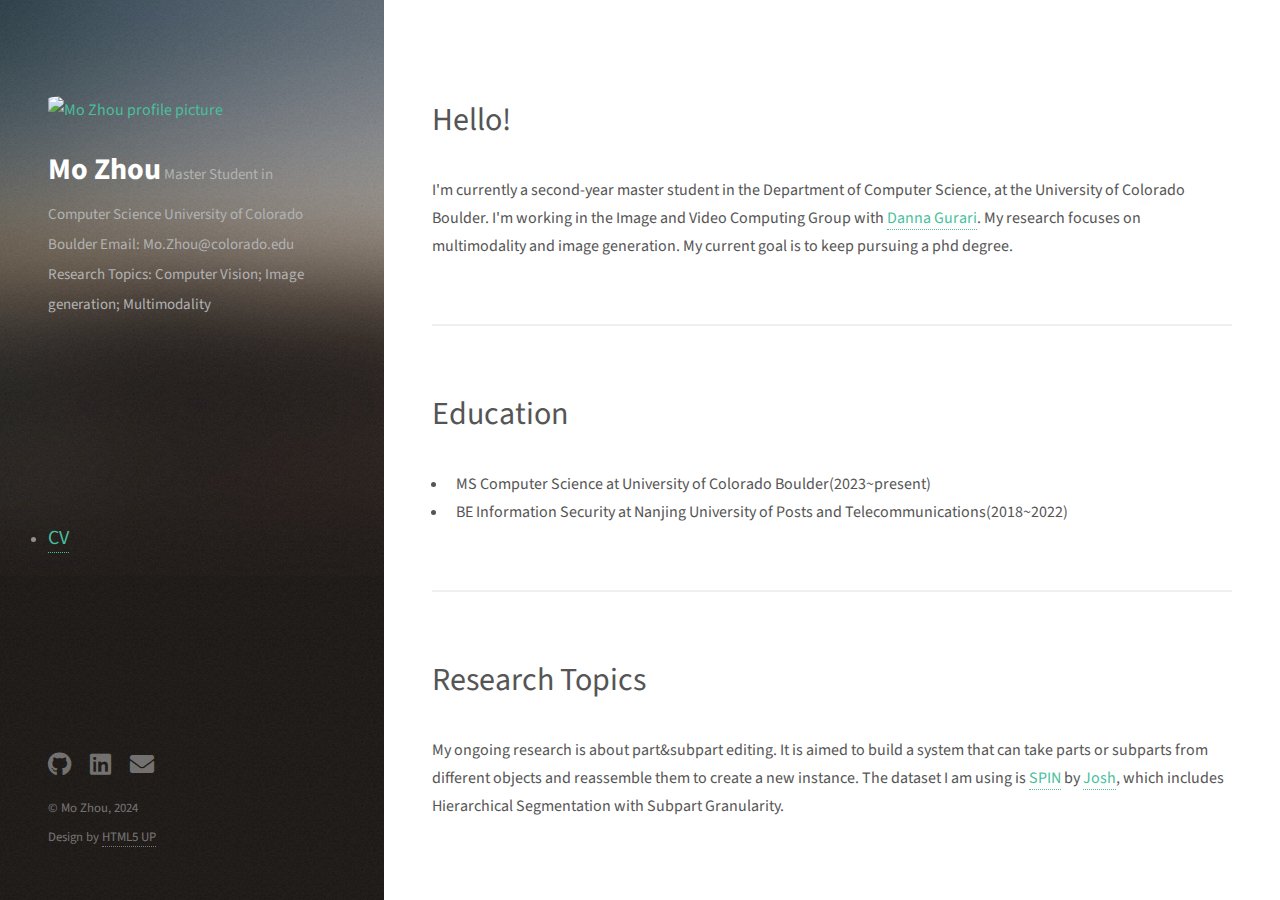
==== commit 7286ba0a: "fixavatar" ====
--- a/index.html
+++ b/index.html
@@ -17,7 +17,7 @@
 		 <section id="header">
 			<header>
 				<div class="inner">
-					<a href="#" class="image avatar"><img src="images/avatar.HEIC" alt="" /></a>
+					<a href="#" class="image avatar"><img src="images/avatar.HEIC" alt="Mo Zhou profile picture" /></a>
 					<h1>
 					<p style="line-height: 2; font-size: 15px;">
 					<span style="font-size: 30px; font-weight: bold; color: #ffffff">Mo Zhou</span><br />
--- a/assets/css/main.css
+++ b/assets/css/main.css
@@ -2143,7 +2143,7 @@
 
 			.image.avatar img {
 				border-radius: 10%;
-				width: 250%;
+				width: 100%;
 			}
 
 /* List */
@@ -2640,7 +2640,7 @@
 
 		#header .image.avatar {
 			margin: 0 0 1em 0;
-			width: 6.25em;
+			width: 15em;
 		}
 
 /* Footer */
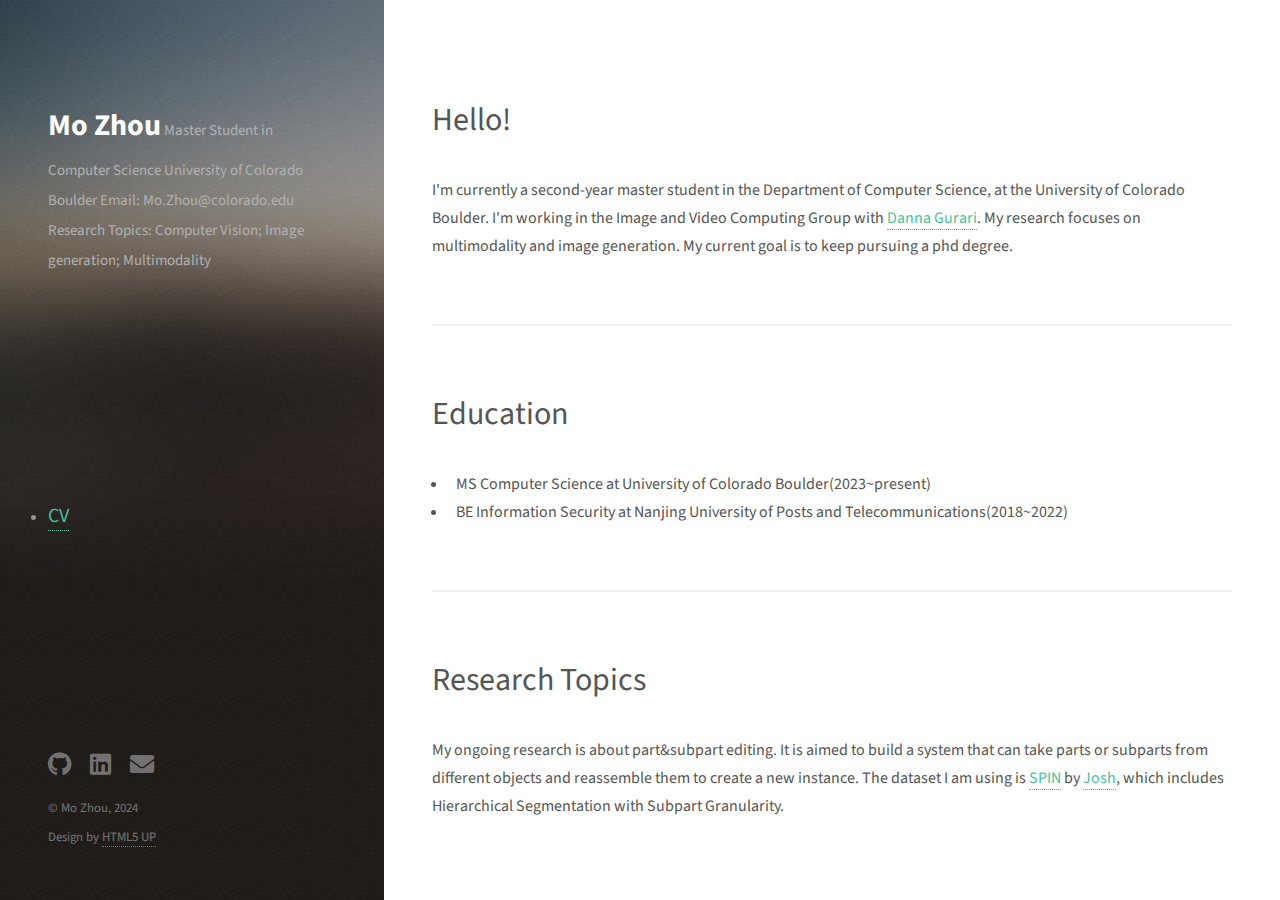
==== commit cc66bebb: "Update index.html" ====
--- a/index.html
+++ b/index.html
@@ -6,7 +6,7 @@
 -->
 <html>
 	<head>
-		<title>Max Zhou</title>
+		<title>MaxZhou|MSCS|CUBoulder</title>
 		<meta charset="utf-8" />
 		<meta name="viewport" content="width=device-width, initial-scale=1, user-scalable=no" />
 		<link rel="stylesheet" href="assets/css/main.css" />
@@ -17,7 +17,7 @@
 		 <section id="header">
 			<header>
 				<div class="inner">
-					<a href="#" class="image avatar"><img src="images/avatar.HEIC" alt="Mo Zhou profile picture" /></a>
+					<!-- <a href="#" class="image avatar"><img src="images/avatar.HEIC" alt="Mo Zhou profile picture" /></a> -->
 					<h1>
 					<p style="line-height: 2; font-size: 15px;">
 					<span style="font-size: 30px; font-weight: bold; color: #ffffff">Mo Zhou</span><br />
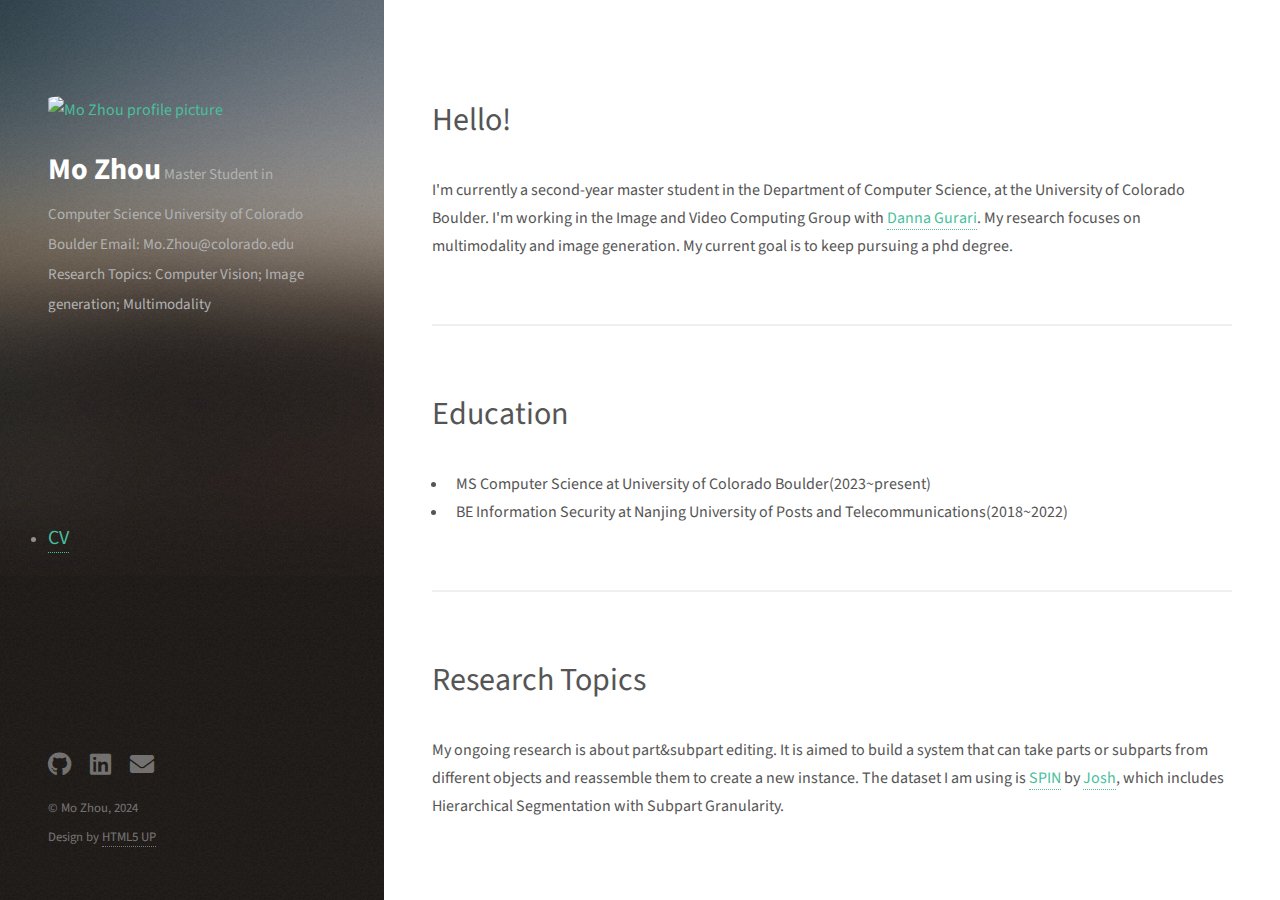
==== commit 4950ff1b: "Update index.html" ====
--- a/index.html
+++ b/index.html
@@ -17,7 +17,7 @@
 		 <section id="header">
 			<header>
 				<div class="inner">
-					<!-- <a href="#" class="image avatar"><img src="images/avatar.HEIC" alt="Mo Zhou profile picture" /></a> -->
+					<a href="#" class="image avatar"><img src="images/avatar.HEIC" alt="Mo Zhou profile picture" /></a>
 					<h1>
 					<p style="line-height: 2; font-size: 15px;">
 					<span style="font-size: 30px; font-weight: bold; color: #ffffff">Mo Zhou</span><br />
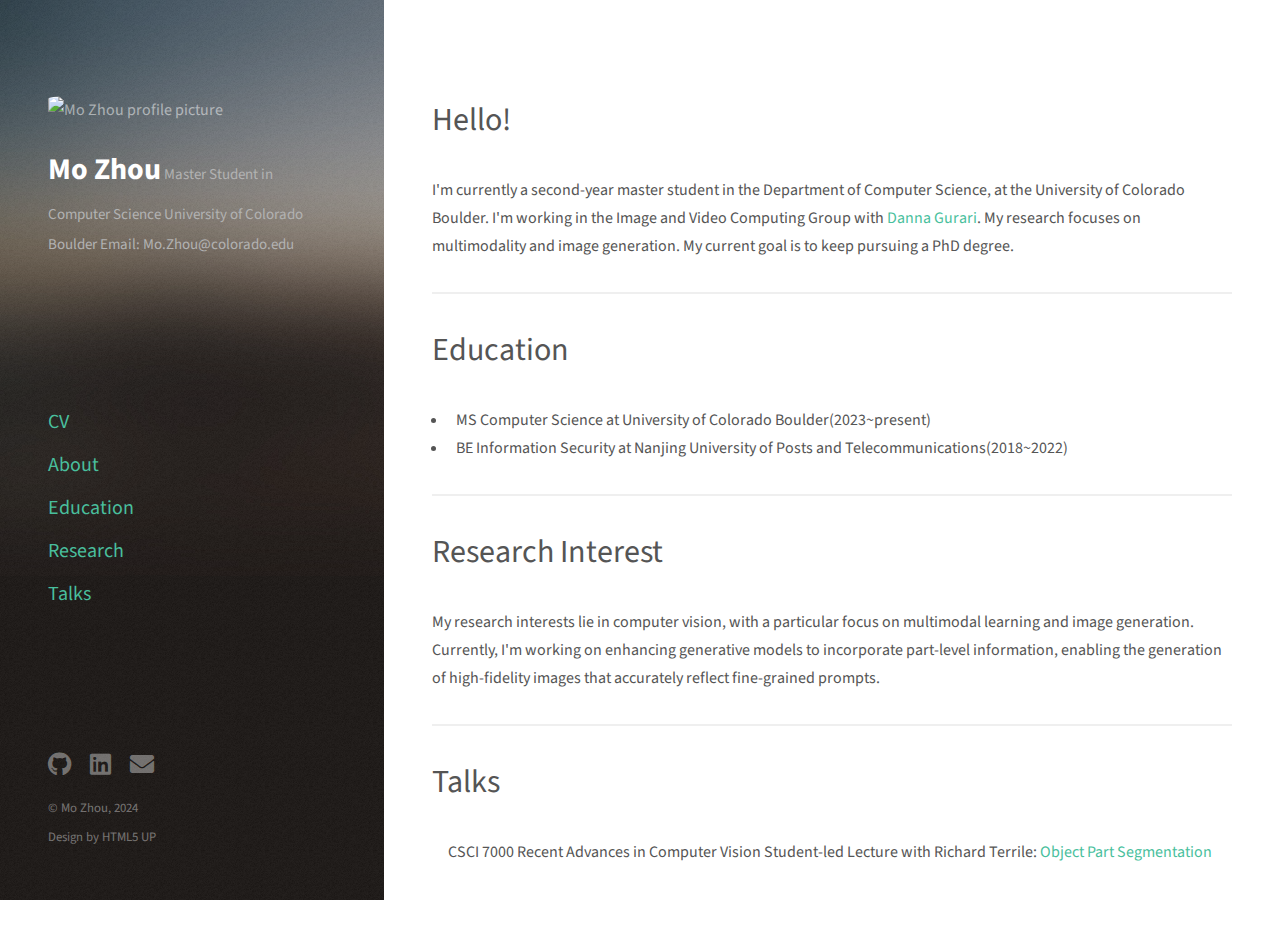
==== commit ef78d841: "update and paper uploaded" ====
--- a/index.html
+++ b/index.html
@@ -17,20 +17,26 @@
 		 <section id="header">
 			<header>
 				<div class="inner">
-					<a href="#" class="image avatar"><img src="images/avatar.HEIC" alt="Mo Zhou profile picture" /></a>
+					<div class="image avatar">
+						<img src="images/avatar.HEIC" alt="Mo Zhou profile picture" />
+					</div>
 					<h1>
-					<p style="line-height: 2; font-size: 15px;">
-					<span style="font-size: 30px; font-weight: bold; color: #ffffff">Mo Zhou</span><br />
-					Master Student in Computer Science<br />
-					University of Colorado Boulder<br />
-					Email: Mo.Zhou@colorado.edu<br />
-					Research Topics: Computer Vision; Image generation; Multimodality<br />
+						<p style="line-height: 2; font-size: 15px; word-break: break-word; overflow-wrap: break-word; word-wrap: break-word;">
+						<span style="font-size: 30px; font-weight: bold; color: #ffffff">Mo Zhou</span><br />
+						Master Student in Computer Science<br />
+						University of Colorado Boulder<br />
+						Email: Mo.Zhou@colorado.edu<br />
 					</p>	
-				</h1>
+					</h1>
 				</div>
 			</header>
 			<nav id="nav">
-				<li><a style="font-size: 20px;" href="my_resume.pdf">CV</a></li>
+				<a href="CV.pdf">CV</a>
+				<a href="#about">About</a>
+				<a href="#education">Education</a>
+				<a href="#research">Research</a>
+				<a href="#talk">Talks</a>
+
 			</nav>
 		</section>
 
@@ -38,14 +44,14 @@
 			<div id="main">
 
 				<!-- One -->
-					<section id="one">
+					<section id="about">
 						<header class="major">
 							<h2>Hello!</h2>
 						</header>
 						<p> I'm currently a second-year master student in the Department of Computer Science, at the University of Colorado Boulder.
 							I'm working in the Image and Video Computing Group with <a href="https://dannagurari.colorado.edu"> Danna Gurari</a>.
 							My research focuses on multimodality and image generation.
-							My current goal is to keep pursuing a phd degree.
+							My current goal is to keep pursuing a PhD degree.
 						</p>
 						<!-- <ul class="actions">
 							<li><a href="#" class="button">Learn More</a></li>
@@ -65,26 +71,26 @@
 
 					</section>
 
-					<section id="research experience">
+					<section id="research">
 						<header class="major">
-							<h2>Research Topics</h2>
+							<h2>Research Interest</h2>
 						</header>
-						<p> My ongoing research is about part&subpart editing. It is aimed to build a system that can take parts or subparts from
-							 different objects and reassemble them to create a new instance. The dataset I am using is <a href="https://arxiv.org/abs/2407.09686">SPIN</a> by <a href="https://joshmyersdean.github.io/index.html#">Josh</a>, 
-							 which includes Hierarchical Segmentation with Subpart Granularity.
+						<p> My research interests lie in computer vision, with a particular focus on multimodal learning and image generation. Currently, 
+							I'm working on enhancing generative models to incorporate part-level information, enabling the generation of high-fidelity images that accurately reflect fine-grained prompts.
+					</section>
+
+					<section id="talk">
+						<header class="major">
+							<h2>Talks</h2>
+						</header>
+						<p> 
+							<ul>
+								CSCI 7000 Recent Advances in Computer Vision Student-led Lecture with Richard Terrile:  
+								<a href="https://www.youtube.com/watch?v=ZhJBBRxt-2Y">Object Part Segmentation</a>
+							</ul>
 						</p>
+
 					</section>
-
-					<!-- <section id="CV">
-						<header class="major">
-							<h2>CV</h2>
-						</header>
-						<div class="container">
-							<div class="row">
-							<iframe src="my_resume.pdf" width="100%" height="500" title="Mo Zhou CV" aria-label="Mo Zhou CV"></iframe>
-						</div>
-					</section> -->
-
 
 				<!-- Two -->
 					<!-- <section id="two">
@@ -126,43 +132,6 @@
 						</ul>
 					</section> -->
 
-				<!-- Three -->
-					<!-- <section id="three">
-						<h2>Get In Touch</h2>
-						<p>Accumsan pellentesque commodo blandit enim arcu non at amet id arcu magna. Accumsan orci faucibus id eu lorem semper nunc nisi lorem vulputate lorem neque lorem ipsum dolor.</p>
-						<div class="row">
-							<div class="col-8 col-12-small">
-								<form method="post" action="#">
-									<div class="row gtr-uniform gtr-50">
-										<div class="col-6 col-12-xsmall"><input type="text" name="name" id="name" placeholder="Name" /></div>
-										<div class="col-6 col-12-xsmall"><input type="email" name="email" id="email" placeholder="Email" /></div>
-										<div class="col-12"><textarea name="message" id="message" placeholder="Message" rows="4"></textarea></div>
-									</div>
-								</form>
-								<ul class="actions">
-									<li><input type="submit" value="Send Message" /></li>
-								</ul>
-							</div>
-							<div class="col-4 col-12-small">
-								<ul class="labeled-icons">
-									<li>
-										<h3 class="icon solid fa-home"><span class="label">Address</span></h3>
-										1234 Somewhere Rd.<br />
-										Nashville, TN 00000<br />
-										United States
-									</li>
-									<li>
-										<h3 class="icon solid fa-mobile-alt"><span class="label">Phone</span></h3>
-										000-000-0000
-									</li>
-									<li>
-										<h3 class="icon solid fa-envelope"><span class="label">Email</span></h3>
-										<a href="#">hello@untitled.tld</a>
-									</li>
-								</ul>
-							</div>
-						</div>
-					</section> -->
 
 				<!-- Four -->
 				
--- a/assets/css/main.css
+++ b/assets/css/main.css
@@ -29,6 +29,46 @@
 footer, header, hgroup, menu, nav, section {
 	display: block;}
 
+nav {
+	display: flex; 
+	flex-direction: column;
+	gap: 15px; 
+	align-items: flex-start; 
+}
+
+nav a {
+    position: relative; /* Required for the ::after pseudo-element to position relative to the link */
+    -moz-transition: color 0.2s ease-in-out, border-color 0.2s ease-in-out;
+    -webkit-transition: color 0.2s ease-in-out, border-color 0.2s ease-in-out;
+    -ms-transition: color 0.2s ease-in-out, border-color 0.2s ease-in-out;
+    transition: color 0.2s ease-in-out, border-color 0.2s ease-in-out;
+	font-size: 20px;
+    color: #49bf9d;
+    text-decoration: none; /* Remove default underline */
+	display: inline-flex; /* Keep the underline width strictly to the text */
+	align-items: center; /* Center alignment for consistency */
+	margin-right: 15px; /* Space between links */
+}
+
+nav a::after {
+	content: '';
+	display: block;
+	width: 100%; /* Full width of the text */
+	height: 2px;
+	background-color: #49bf9d;
+	position: absolute;
+	left: 0;
+	bottom: -2px; /* Position the line just below the text */
+	transform: scaleX(0); /* Start with no width */
+	transform-origin: center; /* Scale from the center */
+	transition: transform 0.2s ease; /* Smooth underline transition */
+}
+
+/* Hover effect to expand the underline from the center */
+nav a:hover::after {
+	transform: scaleX(1); /* Expands to the full width from the center */
+}
+
 body {
 	line-height: 1;
 }
@@ -106,20 +146,22 @@
 	}
 
 	a {
+		position: relative; 
 		-moz-transition: color 0.2s ease-in-out, border-color 0.2s ease-in-out;
 		-webkit-transition: color 0.2s ease-in-out, border-color 0.2s ease-in-out;
 		-ms-transition: color 0.2s ease-in-out, border-color 0.2s ease-in-out;
 		transition: color 0.2s ease-in-out, border-color 0.2s ease-in-out;
-		border-bottom: dotted 1px;
+		/* border-bottom: dotted 1px; */
 		color: #49bf9d;
 		text-decoration: none;
 	}
 
-		a:hover {
+
+		/* a:hover {
 			border-bottom-color: transparent;
 			color: #49bf9d !important;
 			text-decoration: none;
-		}
+		} */
 
 	strong, b {
 		color: #787878;
@@ -2690,8 +2732,8 @@
 
 		#main > section {
 			border-top: solid 2px #efefef;
-			margin: 4em 0 0 0;
-			padding: 4em 0 0 0;
+			margin: 2em 0 0 0;
+			padding: 2em 0 0 0;
 		}
 
 			#main > section:first-child {
